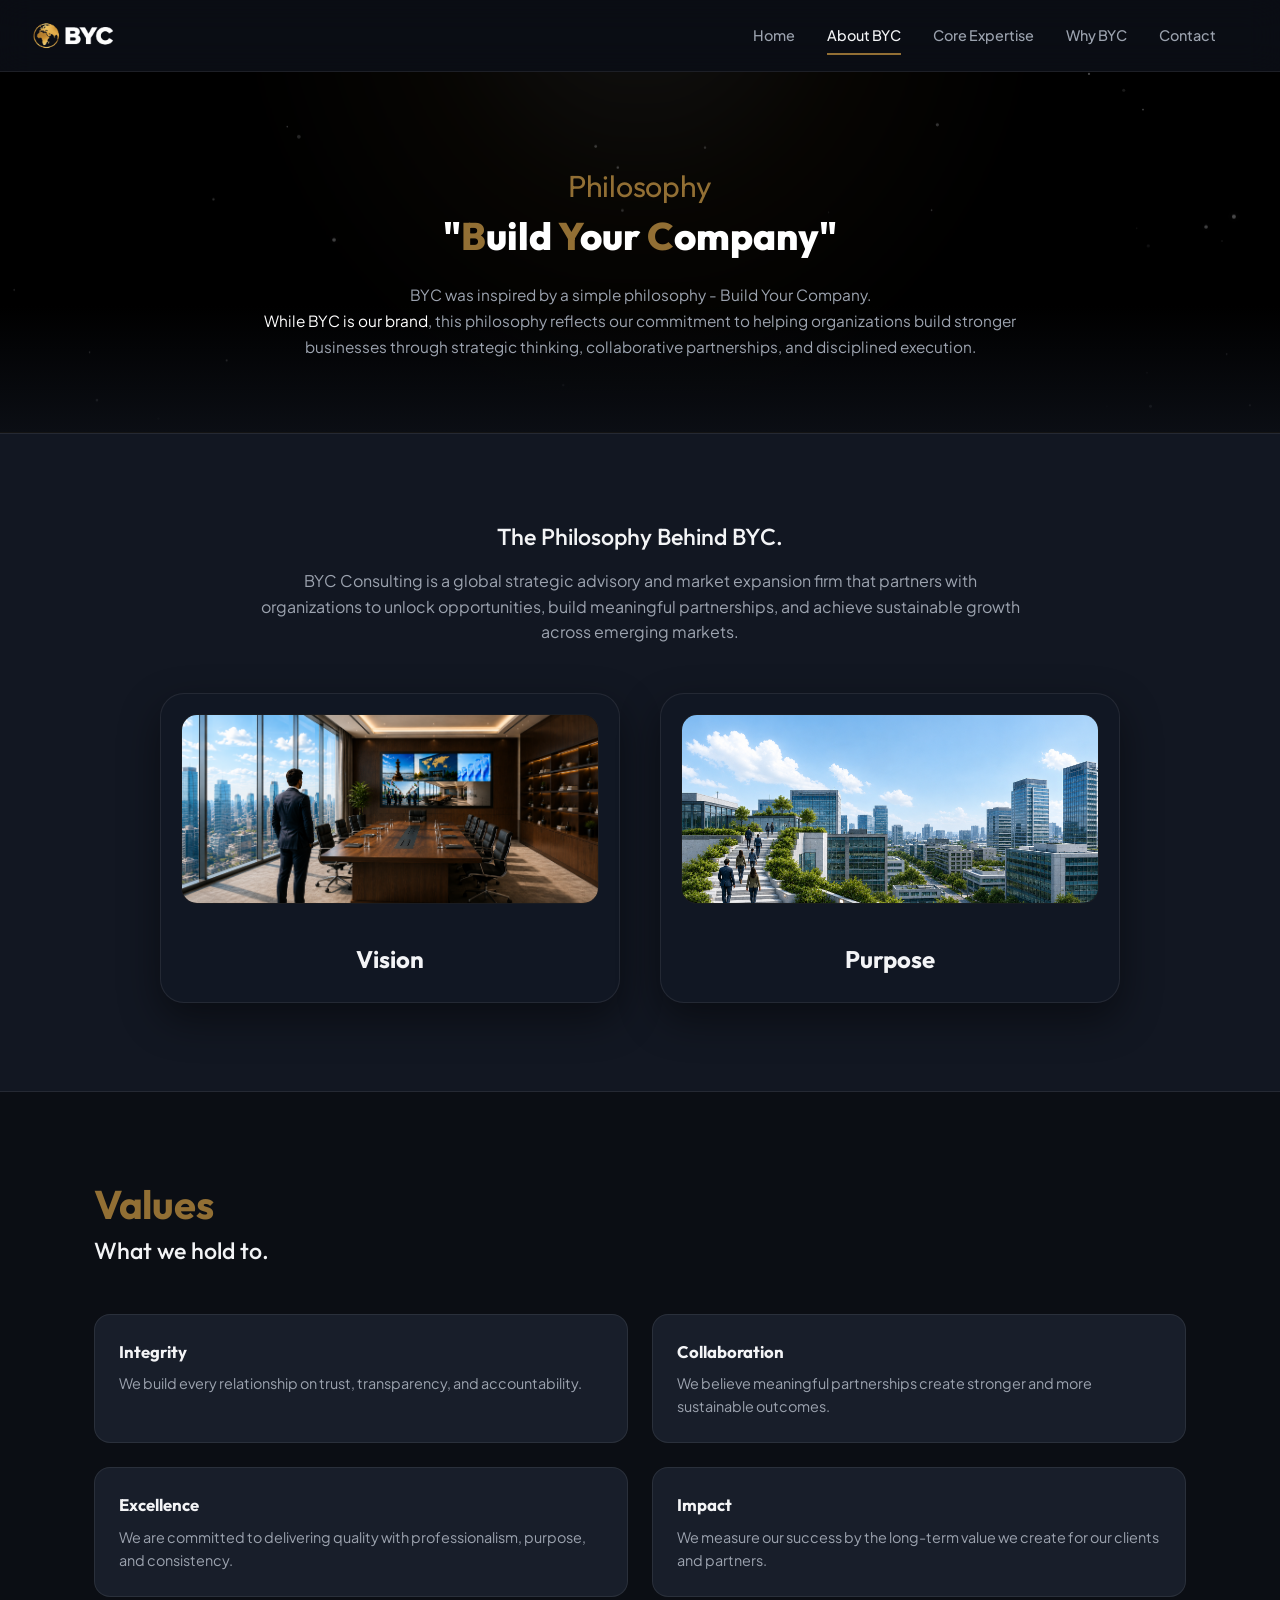
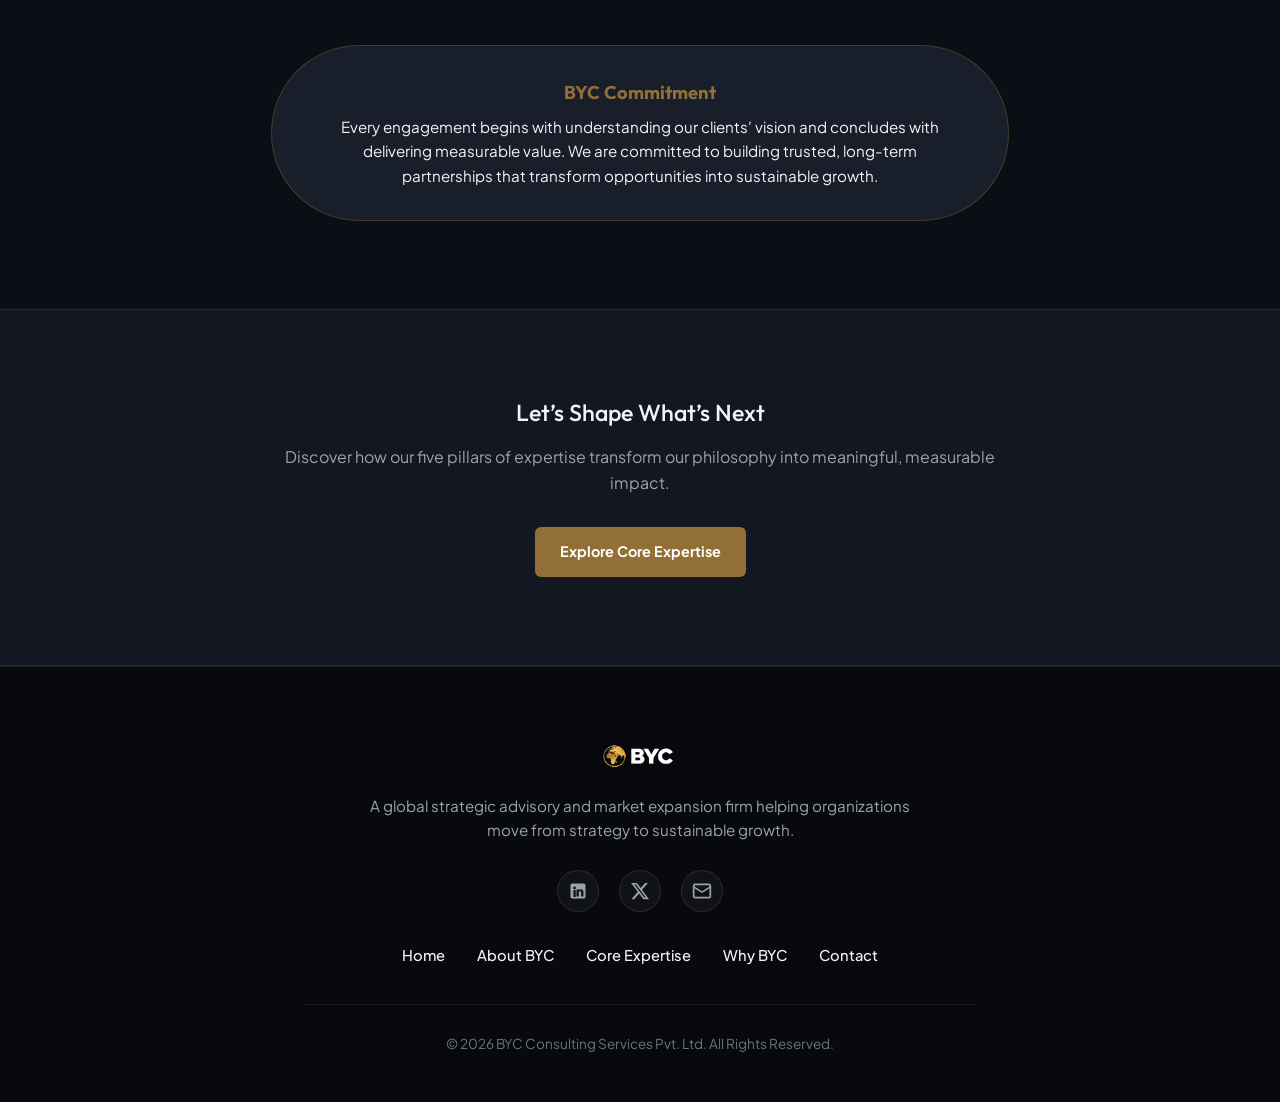
==== about.html @ bfdbdd28 "Initial BYC website upload" ====
<!DOCTYPE html>
<html lang="en">
<head>
  <meta charset="UTF-8">
  <meta name="viewport" content="width=device-width, initial-scale=1.0">
  <title>About BYC | Global Strategic Advisory</title>
  <meta name="description" content="Learn about BYC Consulting, our philosophy, purpose, vision, and core values.">
  <link rel="preconnect" href="https://fonts.googleapis.com">
  <link rel="preconnect" href="https://fonts.gstatic.com" crossorigin>
  <link href="https://fonts.googleapis.com/css2?family=Instrument+Serif:ital@0;1&family=Inter:wght@300;400;500;600;700&family=Outfit:wght@400;500;600;700&family=Playfair+Display:ital,wght@0,400;0,600;0,700;1,400&family=Plus+Jakarta+Sans:wght@400;500;600;700&display=swap" rel="stylesheet">
  <link rel="stylesheet" href="style.css">
</head>
<body>

  <!-- Navigation -->
  <header class="header" id="header">
    <div class="container nav-container">
      <a href="index.html" class="logo">
        <img src="assets/images/bycccc (1).png" alt="BYC Consulting" class="logo-img">
      </a>
      <nav class="nav-menu" id="nav-menu">
        <a href="index.html" class="nav-link">Home</a>
        <a href="about.html" class="nav-link active">About BYC</a>
        <a href="expertise.html" class="nav-link">Core Expertise</a>
        <a href="why-byc.html" class="nav-link">Why BYC</a>
        <a href="contact.html" class="nav-link">Contact</a>
      </nav>
      <div class="nav-actions">
        <!-- <a href="contact.html" class="btn btn-outline btn-sm">Start a Conversation</a>
        <button class="mobile-toggle" id="mobile-toggle" aria-label="Toggle Navigation"> -->
          <span></span>
          <span></span>
          <span></span>
        </button>
      </div>
    </div>
  </header>

  <!-- Hero / Philosophy -->
  <section class="hero-section hero-compact text-center">
    <div class="container">
      <span class="hero-badge reveal">Philosophy</span>
      <h1 class="hero-title reveal">"<span class="byc-gold">B</span>uild <span class="byc-gold">Y</span>our <span class="byc-gold">C</span>ompany"</h1>
      <p class="hero-subtitle reveal" style="margin: 0 auto;">BYC was inspired by a simple philosophy - Build Your Company.<br> <span style="color: #FFFFFF;">While BYC is our brand</span>, this philosophy reflects our commitment to helping organizations build stronger businesses through strategic thinking, collaborative partnerships, and disciplined execution.</p>
    </div>
  </section>

  <!-- The Philosophy Behind BYC (Purpose & Vision 3D Flipping Cards) -->
  <section class="section-padding bg-subtle pv-section">
    <div class="container">
      <div class="section-header reveal text-center">
        <h2 class="section-title">The Philosophy Behind BYC.</h2>
        <p class="section-intro" style="margin: 0 auto; max-width: 760px;">BYC Consulting is a global strategic advisory and market expansion firm that partners with organizations to unlock opportunities, build meaningful partnerships, and achieve sustainable growth across emerging markets.</p>
      </div>

      <!-- 3D Flipping Cards Container Grid -->
      <div class="pv-flip-grid reveal mt-xl">
        
        <!-- Vision Card Container -->
        <div class="flip-card-container">
          <div class="flip-card-inner">

            <!-- Front Face (Simple Icon & Title) -->
            <div class="flip-card-front">
              <div class="flip-card-top">
                <img src="assets/images/vision.png" alt="Vision" loading="lazy">
              </div>

              <div class="flip-card-front-body">
                <h3 class="flip-card-title">Vision</h3>
              </div>
            </div>

            <!-- Back Face (Info Paragraph & CTA Button) -->
            <div class="flip-card-back">
              <div class="flip-back-content">
                <p class="flip-back-text">To become a trusted global strategic advisory and market expansion partner, enabling organizations to grow across borders, build meaningful partnerships, and create lasting economic and social impact.</p>
                <!-- <a href="contact.html" class="btn btn-primary btn-sm">Start a Conversation</a> -->
              </div>
            </div>

          </div>
        </div>

        <!-- Purpose Card Container -->
        <div class="flip-card-container">
          <div class="flip-card-inner">

            <!-- Front Face (Simple Icon & Title) -->
            <div class="flip-card-front">
              <div class="flip-card-top">
                <img src="assets/images/purpoose.png" alt="Purpose" loading="lazy">
              </div>

              <div class="flip-card-front-body">
                <h3 class="flip-card-title">Purpose</h3>
              </div>
            </div>

            <!-- Back Face (Info Paragraph & CTA Button) -->
            <div class="flip-card-back">
              <div class="flip-back-content">
                <p class="flip-back-text">We exist to help organizations navigate complexity, unlock opportunities, and transform ambition into sustainable growth through practical, outcome-driven solutions.</p>
                <!-- <a href="expertise.html" class="btn btn-primary btn-sm">Explore Core Expertise</a> -->
              </div>
            </div>

          </div>
        </div>

      </div>

    </div>
  </section>


  <!-- Values -->
  <section class="section-padding">
    <div class="container">
      <div class="section-header reveal">
        <span class="section-subtitle">Values</span>
        <h2 class="section-title">What we hold to.</h2>
      </div>

      <div class="values-grid">
        <div class="value-item reveal">
          <div class="value-body">
            <h3>Integrity</h3>
            <p>We build every relationship on trust, transparency, and accountability.</p>
          </div>
        </div>
        <div class="value-item reveal">
          <div class="value-body">
            <h3>Collaboration</h3>
            <p>We believe meaningful partnerships create stronger and more sustainable outcomes.</p>
          </div>
        </div>
        <div class="value-item reveal">
          <div class="value-body">
            <h3>Excellence</h3>
            <p>We are committed to delivering quality with professionalism, purpose, and consistency.</p>
          </div>
        </div>
        <div class="value-item reveal">
          <div class="value-body">
            <h3>Impact</h3>
            <p>We measure our success by the long-term value we create for our clients and partners.</p>
          </div>
        </div>
      </div>

      <div class="commitment-box mt-xl reveal">
        <h3>BYC Commitment</h3>
        <p>Every engagement begins with understanding our clients' vision and concludes with delivering measurable value. We are committed to building trusted, long-term partnerships that transform opportunities into sustainable growth.</p>
      </div>
    </div>
  </section>

  <!-- Closing -->
  <section class="section-padding bg-subtle text-center">
    <div class="container reveal">
      <h2 class="section-title">Let&rsquo;s Shape What&rsquo;s Next</h2>
      <p class="section-intro mb-lg" style="margin-left: auto; margin-right: auto;">Discover how our five pillars of expertise transform our philosophy into meaningful, measurable impact.</p>
      <a href="expertise.html" class="btn btn-primary">Explore Core Expertise</a>
    </div>
  </section>

  <!-- FOOTER (Simple & Minimal Centered Style) -->
  <footer class="site-footer">
    <div class="container footer-minimal">
      <a href="index.html" class="footer-logo">
        <img src="assets/images/bycccc (1).png" alt="BYC Consulting" class="footer-logo-img">
      </a>
      <p class="footer-minimal-desc">A global strategic advisory and market expansion firm helping organizations move from strategy to sustainable growth.</p>
      
      <div class="footer-social-row">
        <a href="https://www.linkedin.com/company/bycconsultingpvtltd" target="_blank" rel="noopener noreferrer" class="social-icon-btn" aria-label="LinkedIn">
          <svg width="20" height="20" viewBox="0 0 24 24" fill="currentColor"><path d="M19 3a2 2 0 0 1 2 2v14a2 2 0 0 1-2 2H5a2 2 0 0 1-2-2V5a2 2 0 0 1 2-2h14m-.5 15.5v-5.3a3.26 3.26 0 0 0-3.26-3.26c-.85 0-1.84.52-2.28 1.3v-1.11h-2.79v8.37h2.79v-4.93c0-.77.62-1.4 1.39-1.4a1.4 1.4 0 0 1 1.4 1.4v4.93h2.75M6.46 10.9v8.37H9.25V10.9H6.46M7.86 6.74a1.62 1.62 0 1 0 0 3.24 1.62 1.62 0 0 0 0-3.24z"/></svg>
        </a>
        <a href="https://x.com/bycconsulting" target="_blank" rel="noopener noreferrer" class="social-icon-btn" aria-label="X (Twitter)">
          <svg width="20" height="20" viewBox="0 0 24 24" fill="currentColor"><path d="M18.244 2.25h3.308l-7.227 8.26 8.502 11.24H16.17l-5.214-6.817L4.99 21.75H1.68l7.73-8.835L1.254 2.25H8.08l4.713 6.231zm-1.161 17.52h1.833L7.084 4.126H5.117z"/></svg>
        </a>
        <a href="mailto:info@bycconsulting.in" class="social-icon-btn" aria-label="Email">
          <svg width="20" height="20" viewBox="0 0 24 24" fill="none" stroke="currentColor" stroke-width="2" stroke-linecap="round" stroke-linejoin="round"><rect x="2" y="4" width="20" height="16" rx="2"/><path d="m22 7-8.97 5.7a1.94 1.94 0 0 1-2.06 0L2 7"/></svg>
        </a>
      </div>

      <nav class="footer-nav-row">
        <a href="index.html">Home</a>
        <a href="about.html">About BYC</a>
        <a href="expertise.html">Core Expertise</a>
        <a href="why-byc.html">Why BYC</a>
        <a href="contact.html">Contact</a>
      </nav>

      <div class="footer-minimal-bottom">
        <p class="copyright">© 2026 BYC Consulting Services Pvt. Ltd. All Rights Reserved.</p>
      </div>
    </div>
  </footer>

  <script src="script.js"></script>
</body>
</html>
---- style.css ----
/* CSS Design System - Dark Premium Corporate Style */
:root {
  --bg-main: #0B0E14;
  --bg-subtle: #121722;
  --bg-card: #181E2A;
  --bg-input: #0F131C;
  --border-color: rgba(255, 255, 255, 0.08);
  --border-focus: #926F34;
  
  --text-primary: #F3F4F6;
  --text-secondary: #9CA3AF;
  --text-muted: #6B7280;
  
  --accent: #926F34;
  --accent-primary: #926F34; /* Elegant Deep Bronze Gold */
  --accent-hover: #B38A45;
  --accent-subtle: rgba(146, 111, 52, 0.15);
  
  --font-heading: 'Outfit', 'Plus Jakarta Sans', -apple-system, BlinkMacSystemFont, sans-serif;
  --font-body: 'Plus Jakarta Sans', 'Inter', -apple-system, BlinkMacSystemFont, sans-serif;
  
  --radius-sm: 6px;
  --radius-md: 16px;
  --radius-lg: 24px;
  
  --transition: all 0.4s cubic-bezier(0.16, 1, 0.3, 1);
  --nav-height: 72px;
  --container-max: 1140px;
}

/* Reset & Global Base */
*, *::before, *::after {
  box-sizing: border-box;
  margin: 0;
  padding: 0;
}

html {
  scroll-behavior: smooth;
  font-size: 16px;
}

body {
  background-color: var(--bg-main);
  color: var(--text-primary);
  font-family: var(--font-body);
  line-height: 1.6;
  -webkit-font-smoothing: antialiased;
  -moz-osx-font-smoothing: grayscale;
  overflow-x: hidden;
}

a {
  color: inherit;
  text-decoration: none;
  transition: var(--transition);
}

ul {
  list-style: none;
}

/* Container */
.container {
  max-width: var(--container-max);
  margin: 0 auto;
  padding: 0 1.5rem;
}

.overflow-hidden {
  overflow: hidden;
}

/* Layout Utilities */
.section-padding {
  padding: 5.5rem 0;
}

.bg-subtle {
  background-color: var(--bg-subtle);
  border-top: 1px solid var(--border-color);
  border-bottom: 1px solid var(--border-color);
}

.text-center { text-align: center; }
.mt-xs { margin-top: 0.5rem; }
.mt-md { margin-top: 1.5rem; }
.mt-lg { margin-top: 2rem; }
.mt-xl { margin-top: 3rem; }

.mb-xs { margin-bottom: 0.5rem; }
.mb-md { margin-bottom: 1.5rem; }
.mb-lg { margin-bottom: 2rem; }

.grid {
  display: grid;
  gap: 1.5rem;
}

.grid-2 { grid-template-columns: repeat(2, 1fr); }
.grid-3 { grid-template-columns: repeat(3, 1fr); }
.gap-md { gap: 1.5rem; }
.gap-lg { gap: 2rem; }
.gap-xl { gap: 3rem; }
.align-start { align-items: start; }

@media (max-width: 900px) {
  .grid-2, .grid-3 {
    grid-template-columns: 1fr;
  }
}

/* Navigation Header */
.header {
  position: fixed;
  top: 0;
  left: 0;
  right: 0;
  z-index: 1000;
  background-color: rgba(11, 14, 20, 0.85);
  backdrop-filter: blur(16px);
  -webkit-backdrop-filter: blur(16px);
  border-bottom: 1px solid var(--border-color);
  height: var(--nav-height);
  display: flex;
  align-items: center;
  padding: 0 2rem;
}

.nav-container {
  display: flex;
  align-items: center;
  justify-content: space-between;
  width: 100%;
  max-width: 100%;
  padding: 0;
}

.logo {
  display: flex;
  align-items: center;
  gap: 0.5rem;
  font-family: var(--font-heading);
  font-weight: 700;
  font-size: 1.1rem;
  letter-spacing: 1px;
}

.logo-img {
  height: 40px;
  width: auto;
  object-fit: contain;
  display: block;
}

.logo-mark {
  color: var(--accent-primary);
  border: 1px solid var(--accent-primary);
  padding: 0.1rem 0.4rem;
  border-radius: var(--radius-sm);
  font-size: 0.95rem;
}

.logo-text {
  color: var(--text-primary);
}

.nav-menu {
  display: flex;
  gap: 2rem;
  margin-left: auto;
}

.nav-link {
  color: var(--text-secondary);
  font-size: 0.9rem;
  font-weight: 500;
  position: relative;
  padding: 0.5rem 0;
}

.nav-link:hover, .nav-link.active {
  color: var(--text-primary);
}

.nav-link.active::after {
  content: '';
  position: absolute;
  bottom: 0;
  left: 0;
  right: 0;
  height: 2px;
  background-color: var(--accent-primary);
}

.nav-actions {
  display: flex;
  align-items: center;
  gap: 1rem;
}

.mobile-toggle {
  display: none;
  background: none;
  border: none;
  cursor: pointer;
  padding: 0.5rem;
  flex-direction: column;
  gap: 4px;
}

.mobile-toggle span {
  display: block;
  width: 20px;
  height: 2px;
  background-color: var(--text-primary);
  transition: var(--transition);
}

@media (max-width: 850px) {
  .nav-menu {
    position: fixed;
    top: var(--nav-height);
    left: 0;
    right: 0;
    transform: translateY(-150%);
    background-color: var(--bg-subtle);
    border-bottom: 1px solid var(--border-color);
    flex-direction: column;
    padding: 1.5rem;
    gap: 1rem;
    opacity: 0;
    transition: var(--transition);
    pointer-events: none;
  }

  .nav-menu.active {
    transform: translateY(0);
    opacity: 1;
    pointer-events: all;
  }

  .mobile-toggle {
    display: flex;
  }
  
  .nav-actions .btn {
    display: none;
  }
}

/* ==========================================================================
   SPLIT HERO SECTION
   ========================================================================== */
.hero {
  position: relative;
  height: calc(100vh - var(--nav-height, 72px));
  min-height: 600px;
  margin-top: var(--nav-height, 72px);
  display: flex;
  align-items: center;
  overflow: hidden;
  background: #000;
}

/* Video sits on the RIGHT half */
.hero-video {
  position: absolute;
  top: 0;
  right: 0;
  width: 55%;
  height: 100%;
  object-fit: cover;
  object-position: center;
  z-index: 0;
  border-radius: 0;
  transform: none;
}

/* Left gradient fade for smooth readability */
.hero-left-fade {
  position: absolute;
  top: 0;
  left: 0;
  width: 55%;
  height: 100%;
  background: linear-gradient(to right, #000 40%, rgba(0, 0, 0, 0.7) 70%, transparent 100%);
  z-index: 1;
  pointer-events: none;
}

/* Enhanced gradient fade for better readability */
.hero-video-fade {
  display: none;
}

/* Dark bottom fade for readability */
.hero-bottom-fade {
  position: absolute;
  bottom: 0;
  left: 0;
  right: 0;
  height: 30%;
  background: linear-gradient(to top, var(--bg-main, #0B0E14), transparent);
  z-index: 2;
  pointer-events: none;
}

/* Content sits on the LEFT */
.hero-content {
  position: relative;
  z-index: 3;
  max-width: 800px;
  padding: 0 4rem;
}

.hero h1 {
  font-size: clamp(2rem, 3vw, 3rem);
  font-weight: 800;
  margin-bottom: 1.2rem;
  line-height: 1.15;
  letter-spacing: -0.5px;
  color: var(--text-primary);
}

.hero h1 em {
  font-style: normal;
  color: var(--text-primary);
}

.hero p {
  color: var(--text-secondary);
  font-size: clamp(0.8rem, 1vw, 0.9rem);
  margin-bottom: 2rem;
  max-width: 700px;
  line-height: 1.7;
}

.hero-explore-btn {
  display: inline-flex;
  align-items: center;
  gap: 0.6rem;
  border: 1px solid rgba(255, 255, 255, 0.4);
  color: #fff;
  padding: 0.8rem 1.8rem;
  border-radius: 4px;
  font-size: 0.85rem;
  font-weight: 600;
  letter-spacing: 1px;
  text-transform: uppercase;
  text-decoration: none;
  transition: all 0.3s ease;
}

.hero-explore-btn:hover {
  background: rgba(255, 255, 255, 0.1);
  border-color: var(--accent);
  color: var(--accent);
}

@media (max-width: 768px) {
  .hero {
    height: auto;
    min-height: calc(100vh - 65px);
    padding: 4rem 0;
  }
  .hero-video {
    width: 100%;
    opacity: 0.4;
  }
  .hero-left-fade {
    width: 100%;
    background: linear-gradient(to right, #000 60%, transparent 100%);
  }
  .hero-content {
    padding: 0 1.5rem;
  }
}

/* Unified Single Card Styling for Who We Are */
.unified-who-card {
  padding: 2.5rem;
  border-left: 3px solid var(--accent-primary);
}

.unified-card-content .lead-text {
  font-size: 1.1rem;
  line-height: 1.7;
  color: var(--text-primary);
}

.unified-grid {
  display: grid;
  grid-template-columns: repeat(2, 1fr);
  gap: 2rem;
  padding-top: 1.5rem;
  border-top: 1px solid var(--border-color);
}

@media (max-width: 768px) {
  .unified-grid {
    grid-template-columns: 1fr;
    gap: 1.5rem;
  }
}

.unified-sub-block h3 {
  font-family: var(--font-heading);
  font-size: 1.15rem;
  margin-bottom: 0.5rem;
  color: var(--accent-primary);
}

.unified-sub-block p {
  color: var(--text-secondary);
  font-size: 0.95rem;
  line-height: 1.6;
}

/* ==========================================================================
   3D COVERFLOW FRAMEWORK CAROUSEL LOOK
   ========================================================================== */
.coverflow-container {
  position: relative;
  width: 100%;
  padding: 3rem 0 2rem;
  perspective: 1200px;
}

.coverflow-stage {
  position: relative;
  height: 480px;
  width: 100%;
  max-width: 1000px;
  margin: 0 auto;
  display: flex;
  justify-content: center;
  align-items: center;
}

.coverflow-card {
  position: absolute;
  width: 320px;
  height: 440px;
  border-radius: 20px;
  overflow: hidden;
  box-shadow: 0 20px 40px rgba(0, 0, 0, 0.6);
  cursor: pointer;
  transition: transform 0.6s cubic-bezier(0.16, 1, 0.3, 1), opacity 0.6s cubic-bezier(0.16, 1, 0.3, 1), filter 0.6s ease, z-index 0.6s ease;
  will-change: transform, opacity;
  border: 1px solid rgba(255, 255, 255, 0.1);
}

.coverflow-img {
  position: absolute;
  top: 0;
  left: 0;
  right: 0;
  bottom: 0;
  background-size: cover;
  background-position: center;
  transition: transform 0.6s ease, filter 0.6s ease;
  filter: brightness(1.15);
}

.coverflow-overlay {
  position: absolute;
  top: 0;
  left: 0;
  right: 0;
  bottom: 0;
  background: linear-gradient(180deg, rgba(11, 14, 20, 0.9) 0%, rgba(11, 14, 20, 0.35) 45%, rgba(11, 14, 20, 0.1) 100%);
}

.coverflow-content {
  position: relative;
  z-index: 3;
  padding: 2rem 2rem 2rem 2rem;
  height: 100%;
  display: flex;
  flex-direction: column;
  justify-content: flex-start;
  text-align: left;
}

.coverflow-num {
  font-family: var(--font-heading);
  font-size: 0.85rem;
  font-weight: 700;
  letter-spacing: 0.5px;
  color: var(--accent-primary);
  margin-bottom: 0.5rem;
}

.coverflow-content h3 {
  font-family: var(--font-heading);
  font-size: 1.5rem;
  margin-bottom: 0.5rem;
  color: #FFF;
}

.coverflow-content p {
  color: var(--text-secondary);
  font-size: 0.95rem;
  line-height: 1.5;
}

/* Number Badge - curved corner tag, bottom-right of each framework card */
.coverflow-num-badge {
  position: absolute;
  right: 0;
  bottom: 0;
  z-index: 6;
  width: 54px;
  height: 54px;
  background: var(--accent-primary);
  border-radius: 100% 0 0 0;
  display: flex;
  align-items: flex-end;
  justify-content: flex-end;
  padding: 0 10px 9px 0;
  font-family: var(--font-heading);
  font-size: 0.85rem;
  font-weight: 700;
  letter-spacing: 0.5px;
  color: #FFFFFF;
  box-shadow: -4px -4px 14px rgba(0, 0, 0, 0.3);
  pointer-events: none;
  opacity: 0;
  transform: scale(0.6);
  transition: opacity 0.5s cubic-bezier(0.16, 1, 0.3, 1), transform 0.5s cubic-bezier(0.16, 1, 0.3, 1);
}

/* Only the centered/active card shows its number badge */
.coverflow-card.active .coverflow-num-badge {
  opacity: 1;
  transform: scale(1);
}

/* 3D Coverflow State Positioning */
.coverflow-card.active {
  transform: translateX(0) scale(1.05) translateZ(0);
  z-index: 10;
  opacity: 1;
  filter: brightness(1) blur(0px);
  border-color: rgba(146, 111, 52, 0.8);
  box-shadow: 0 25px 50px rgba(0, 0, 0, 0.8), 0 0 30px rgba(146, 111, 52, 0.3);
}

.coverflow-card.prev-1 {
  transform: translateX(-240px) scale(0.85) rotateY(15deg);
  z-index: 5;
  opacity: 0.85;
  filter: brightness(0.7) blur(0px);
}

.coverflow-card.next-1 {
  transform: translateX(240px) scale(0.85) rotateY(-15deg);
  z-index: 5;
  opacity: 0.85;
  filter: brightness(0.7) blur(0px);
}

.coverflow-card.prev-2 {
  transform: translateX(-400px) scale(0.7) rotateY(25deg);
  z-index: 2;
  opacity: 0.4;
  filter: brightness(0.4) blur(1px);
}

.coverflow-card.next-2 {
  transform: translateX(400px) scale(0.7) rotateY(-25deg);
  z-index: 2;
  opacity: 0.4;
  filter: brightness(0.4) blur(1px);
}

.coverflow-card.hidden-left {
  transform: translateX(-550px) scale(0.5);
  z-index: 1;
  opacity: 0;
  pointer-events: none;
}

.coverflow-card.hidden-right {
  transform: translateX(550px) scale(0.5);
  z-index: 1;
  opacity: 0;
  pointer-events: none;
}

/* Coverflow Controls */
.coverflow-controls {
  display: flex;
  align-items: center;
  justify-content: center;
  gap: 1.5rem;
  margin-top: 1.5rem;
}

.coverflow-arrow {
  background: var(--bg-card);
  border: 1px solid var(--border-color);
  color: var(--text-primary);
  width: 44px;
  height: 44px;
  border-radius: 50%;
  display: flex;
  align-items: center;
  justify-content: center;
  cursor: pointer;
  font-size: 1.2rem;
  transition: var(--transition);
}

.coverflow-arrow:hover {
  border-color: var(--accent-primary);
  color: var(--accent-primary);
  background: var(--accent-subtle);
}

.coverflow-dots {
  display: flex;
  gap: 0.5rem;
}

.coverflow-dot {
  width: 8px;
  height: 8px;
  border-radius: 50%;
  background: var(--text-muted);
  cursor: pointer;
  transition: var(--transition);
}

.coverflow-dot.active {
  background: var(--accent-primary);
  width: 24px;
  border-radius: 4px;
}

@media (max-width: 768px) {
  .coverflow-stage {
    height: 400px;
  }
  .coverflow-card {
    width: 260px;
    height: 360px;
  }
  .coverflow-card.prev-1 {
    transform: translateX(-140px) scale(0.85);
  }
  .coverflow-card.next-1 {
    transform: translateX(140px) scale(0.85);
  }
  .coverflow-card.prev-2, .coverflow-card.next-2 {
    opacity: 0;
    pointer-events: none;
  }
  .coverflow-num-badge {
    width: 42px;
    height: 42px;
    padding: 0 7px 6px 0;
    font-size: 0.72rem;
  }
  .coverflow-content {
    padding: 1.75rem 1.75rem 3rem 1.75rem;
  }
}

/* ==========================================================================
   COVERFLOW - TEXT-ONLY CARD VARIANT (no photo, badge + title + line)
   Scoped to .text-mode so the image-based homepage coverflow is untouched
   ========================================================================== */
.coverflow-container.text-mode .coverflow-stage {
  height: 230px;
}

.coverflow-container.text-mode .coverflow-card.text-card {
  width: 200px;
  height: 190px;
  background: var(--bg-card);
  display: flex;
  align-items: center;
  border-radius: 14px;
}

.coverflow-container.text-mode .coverflow-card.text-card .coverflow-content {
  justify-content: center;
  padding: 1.1rem;
  height: auto;
}

.coverflow-badge {
  display: inline-flex;
  align-items: center;
  width: fit-content;
  background: rgba(255, 255, 255, 0.08);
  color: var(--text-secondary);
  font-family: var(--font-heading);
  font-size: 0.6rem;
  font-weight: 700;
  letter-spacing: 0.5px;
  text-transform: uppercase;
  padding: 0.22rem 0.55rem;
  border-radius: 50px;
  margin-bottom: 0.5rem;
}

.coverflow-container.text-mode .coverflow-card.active .coverflow-badge {
  background: var(--accent-subtle);
  color: var(--accent-primary);
}

.coverflow-container.text-mode .coverflow-content h3 {
  font-size: 0.85rem;
  line-height: 1.25;
  margin-bottom: 0.4rem;
}

.coverflow-container.text-mode .coverflow-content p {
  font-size: 0.7rem;
  line-height: 1.45;
}

.coverflow-container.text-mode .coverflow-card.prev-1 { transform: translateX(-150px) scale(0.85) rotateY(15deg); }
.coverflow-container.text-mode .coverflow-card.next-1 { transform: translateX(150px) scale(0.85) rotateY(-15deg); }
.coverflow-container.text-mode .coverflow-card.prev-2 { transform: translateX(-250px) scale(0.7) rotateY(25deg); }
.coverflow-container.text-mode .coverflow-card.next-2 { transform: translateX(250px) scale(0.7) rotateY(-25deg); }
.coverflow-container.text-mode .coverflow-card.hidden-left { transform: translateX(-340px) scale(0.5); }
.coverflow-container.text-mode .coverflow-card.hidden-right { transform: translateX(340px) scale(0.5); }

.coverflow-counter {
  font-family: var(--font-heading);
  font-size: 0.8rem;
  font-weight: 600;
  color: var(--text-muted);
  letter-spacing: 0.5px;
  min-width: 62px;
  text-align: center;
}

@media (max-width: 768px) {
  .coverflow-container.text-mode .coverflow-stage {
    height: 210px;
  }
  .coverflow-container.text-mode .coverflow-card.text-card {
    width: 175px;
    height: 175px;
  }
  .coverflow-container.text-mode .coverflow-card.prev-1 { transform: translateX(-105px) scale(0.85); }
  .coverflow-container.text-mode .coverflow-card.next-1 { transform: translateX(105px) scale(0.85); }
}

/* ==========================================================================
   INFINITE HORIZONTAL SCROLLER FOR CORE EXPERTISE (NO IMAGES, LUXURY DARK DESIGN)
   ========================================================================== */
.scroller-mask {
  position: relative;
  width: 100%;
  overflow: hidden;
  padding: 1.5rem 0;
  mask-image: linear-gradient(to right, transparent 0%, black 10%, black 90%, transparent 100%);
  -webkit-mask-image: linear-gradient(to right, transparent 0%, black 10%, black 90%, transparent 100%);
}

.scroller-row {
  display: flex;
  width: max-content;
}

.scroller-track {
  display: flex;
  gap: 2rem;
  flex-shrink: 0;
  padding: 0 1rem;
}

.animate-scroll-left {
  animation: scroll-horizontal var(--scroll-duration, 50s) linear infinite;
}

.animate-scroll-right {
  animation: scroll-horizontal-reverse var(--scroll-duration, 50s) linear infinite;
}

.scroller-mask:hover .scroller-row {
  animation-play-state: paused;
}

@keyframes scroll-horizontal {
  0% { transform: translateX(0); }
  100% { transform: translateX(-50%); }
}

@keyframes scroll-horizontal-reverse {
  0% { transform: translateX(-50%); }
  100% { transform: translateX(0); }
}

.scroller-card {
  width: 360px;
  flex-shrink: 0;
  padding: 2.2rem;
  background: rgba(24, 30, 42, 0.75);
  backdrop-filter: blur(16px);
  -webkit-backdrop-filter: blur(16px);
  border: 1px solid var(--border-color);
  border-radius: var(--radius-md);
  display: flex;
  flex-direction: column;
  justify-content: space-between;
  transition: border-color 0.3s ease, box-shadow 0.3s ease;
}

.scroller-card:hover {
  border-color: var(--accent-primary);
  box-shadow: 0 12px 30px rgba(0, 0, 0, 0.5), 0 0 25px rgba(146, 111, 52, 0.2);
}

.scroller-card-num {
  font-family: var(--font-heading);
  font-size: 1rem;
  font-weight: 700;
  color: var(--accent-primary);
  margin-bottom: 0.75rem;
  display: block;
}

.scroller-card-title {
  font-family: var(--font-heading);
  font-size: 1.3rem;
  color: var(--text-primary);
  margin-bottom: 0.5rem;
}

.scroller-card-desc {
  color: var(--text-secondary);
  font-size: 0.95rem;
  line-height: 1.6;
}

@media (max-width: 600px) {
  .scroller-card {
    width: 280px;
    padding: 1.5rem;
  }
}

/* Typography & Section Headers - TITLE CASE */
.hero-badge, .section-subtitle {
  display: block;
  font-family: var(--font-heading);
  font-size: clamp(1.8rem, 3.5vw, 2.5rem);
  text-transform: none;
  letter-spacing: -0.3px;
  color: var(--accent-primary);
  margin-bottom: 0.5rem;
  line-height: 1.2;
}

.section-subtitle {
  font-weight: 700;
}

.hero-badge {
  font-weight: 400;
  font-size: 1.9rem;
}

.hero-title, .section-title {
  font-family: var(--font-heading);
  font-weight: 600;
  color: var(--text-primary);
  line-height: 1.3;
}

.section-title {
  font-size: clamp(1.15rem, 2vw, 1.45rem);
  color: var(--text-primary);
  margin-bottom: 1rem;
  font-weight: 500;
}

.hero-subtitle, .section-intro {
  color: var(--text-secondary);
  font-size: 1rem;
  max-width: 720px;
  line-height: 1.6;
}

.five-highlight {
  display: inline-block;
  margin: 0 0.35em;
}

.section-header {
  margin-bottom: 3rem;
}

/* Compact Heroes */
.hero-section {
  position: relative;
  padding: 6rem 0;
  border-bottom: 1px solid var(--border-color);
  overflow: hidden;
}

.hero-compact {
  padding: 6rem 0 4.5rem;
  position: relative;
  background-color: #000000;
  background-image: linear-gradient(to bottom, rgba(0, 0, 0, 0.45), rgba(0, 0, 0, 0.85)), url('assets/images/hero-spotlight-g.jpg');
  background-size: cover;
  background-position: center bottom;
  background-repeat: no-repeat;
  text-align: center;
  margin-top: var(--nav-height, 72px);
  border-bottom: 1px solid var(--border-color);
  overflow: hidden;
  animation: heroBgPulse 16s ease-in-out infinite alternate;
}

/* Subtle Animated Ambient Light Beams */
.hero-compact::before {
  content: '';
  position: absolute;
  top: -30%;
  left: 20%;
  width: 60%;
  height: 120%;
  background: radial-gradient(ellipse at top, rgba(255, 255, 255, 0.08) 0%, rgba(184, 140, 66, 0.04) 40%, transparent 75%);
  pointer-events: none;
  z-index: 1;
  animation: beamFloat 14s ease-in-out infinite alternate;
  filter: blur(20px);
}

.hero-compact::after {
  content: '';
  position: absolute;
  bottom: 0;
  left: 0;
  right: 0;
  height: 35%;
  background: linear-gradient(to top, var(--bg-main, #0B0E14), transparent);
  pointer-events: none;
  z-index: 1;
}

.hero-compact-canvas {
  position: absolute;
  inset: 0;
  width: 100%;
  height: 100%;
  pointer-events: none;
  z-index: 1;
  opacity: 0.75;
}

@keyframes heroBgPulse {
  0% {
    filter: brightness(0.9) contrast(1.02);
  }
  50% {
    filter: brightness(1.08) contrast(1.08);
  }
  100% {
    filter: brightness(0.92) contrast(1.03);
  }
}

@keyframes beamFloat {
  0% {
    transform: translateY(-5%) scale(0.95);
    opacity: 0.4;
  }
  50% {
    transform: translateY(5%) scale(1.08);
    opacity: 0.8;
  }
  100% {
    transform: translateY(-2%) scale(0.98);
    opacity: 0.5;
  }
}

.hero-compact .container {
  position: relative;
  z-index: 2;
  display: flex;
  flex-direction: column;
  align-items: center;
  text-align: center;
}

.hero-compact .hero-badge {
  text-align: center;
  margin: 0 auto 0.5rem;
}

.hero-compact .hero-title {
  text-align: center;
  font-size: clamp(2rem, 3vw, 3rem);
  font-weight: 800;
  margin: 0 auto 1.2rem;
  color: #FFFFFF;
}

.hero-compact .hero-subtitle {
  text-align: center;
  margin: 0 auto;
  max-width: 800px;
  color: var(--text-secondary);
  font-size: clamp(0.9rem, 1.2vw, 1.05rem);
  line-height: 1.7;
}

.byc-gold {
  color: var(--accent-primary, #B88C42);
}

/* Scroll Reveal Animations */
.reveal {
  opacity: 0;
  transform: translateY(24px);
  transition: opacity 0.8s cubic-bezier(0.16, 1, 0.3, 1), transform 0.8s cubic-bezier(0.16, 1, 0.3, 1);
}

.reveal.active {
  opacity: 1;
  transform: translateY(0);
}

/* Glassmorphism & Mouse Spotlight Cards */
.glass-card {
  position: relative;
  background: rgba(24, 30, 42, 0.65);
  backdrop-filter: blur(12px);
  -webkit-backdrop-filter: blur(12px);
  border: 1px solid rgba(255, 255, 255, 0.08);
  border-radius: var(--radius-md);
  overflow: hidden;
}

.glass-card .card-glow {
  position: absolute;
  top: 0;
  left: 0;
  width: 100%;
  height: 100%;
  background: radial-gradient(400px circle at var(--mouse-x, 50%) var(--mouse-y, 50%), rgba(146, 111, 52, 0.2), transparent 40%);
  pointer-events: none;
  opacity: 0;
  transition: opacity 0.3s ease;
  z-index: 1;
}

.glass-card:hover .card-glow {
  opacity: 1;
}

/* Interactive Tilt Cards */
.tilt-card {
  transition: transform 0.3s cubic-bezier(0.16, 1, 0.3, 1), border-color 0.3s ease, box-shadow 0.3s ease;
  will-change: transform;
}

.tilt-card:hover {
  transform: translateY(-6px);
  border-color: rgba(146, 111, 52, 0.5);
  box-shadow: 0 16px 35px rgba(0, 0, 0, 0.45);
}

/* Buttons */
.btn {
  display: inline-flex;
  align-items: center;
  justify-content: center;
  padding: 0.75rem 1.5rem;
  font-size: 0.9rem;
  font-weight: 600;
  border-radius: var(--radius-sm);
  cursor: pointer;
  transition: var(--transition);
  border: 1px solid transparent;
}

.btn-sm {
  padding: 0.45rem 1rem;
  font-size: 0.85rem;
}

.btn-primary {
  background-color: var(--accent-primary);
  color: #FFFFFF;
  font-weight: 700;
}

.btn-primary:hover {
  background-color: var(--accent-hover);
  box-shadow: 0 4px 15px rgba(146, 111, 52, 0.4);
}

.btn-secondary {
  background-color: var(--bg-card);
  color: var(--text-primary);
  border: 1px solid var(--border-color);
}

.btn-secondary:hover {
  border-color: var(--accent-primary);
  color: var(--accent-primary);
}

.btn-outline {
  background-color: transparent;
  color: var(--text-primary);
  border: 1px solid var(--border-color);
}

.btn-outline:hover {
  border-color: var(--accent-primary);
  color: var(--accent-primary);
}

.btn-full {
  width: 100%;
}

.btn-link {
  display: inline-block;
  color: var(--accent-primary);
  font-weight: 500;
  font-size: 0.9rem;
}

.btn-link:hover {
  text-decoration: underline;
}

/* Cards */
.card {
  background-color: var(--bg-card);
  border: 1px solid var(--border-color);
  border-radius: var(--radius-md);
  padding: 1.75rem;
}

.card-title {
  font-family: var(--font-heading);
  font-size: 1.15rem;
  margin-bottom: 0.75rem;
  color: var(--text-primary);
}

.card-text {
  color: var(--text-secondary);
  font-size: 0.95rem;
  line-height: 1.6;
}

.highlight-card {
  border-left: 3px solid var(--accent-primary);
}

/* Expertise Preview Cards Base */
.expertise-preview-card {
  background-color: var(--bg-card);
  border: 1px solid var(--border-color);
  border-radius: var(--radius-md);
  padding: 1.5rem;
}

.num-badge {
  display: inline-block;
  font-family: var(--font-heading);
  font-size: 0.85rem;
  font-weight: 700;
  color: var(--accent-primary);
  margin-bottom: 0.5rem;
}

.expertise-preview-card h3 {
  font-family: var(--font-heading);
  font-size: 1.1rem;
  margin-bottom: 0.5rem;
}

.expertise-preview-card p {
  color: var(--text-secondary);
  font-size: 0.9rem;
}

/* Values Grid */
.values-grid {
  display: grid;
  grid-template-columns: repeat(2, 1fr);
  gap: 1.5rem;
}

@media (max-width: 768px) {
  .values-grid {
    grid-template-columns: 1fr;
  }
}

.value-item {
  display: flex;
  gap: 1.25rem;
  padding: 1.5rem;
  background-color: var(--bg-card);
  border: 1px solid var(--border-color);
  border-radius: var(--radius-md);
}

.value-num {
  font-family: var(--font-heading);
  font-size: 1.2rem;
  font-weight: 700;
  color: var(--accent-primary);
}

.value-body h3 {
  font-family: var(--font-heading);
  font-size: 1.05rem;
  margin-bottom: 0.4rem;
}

.value-body p {
  color: var(--text-secondary);
  font-size: 0.9rem;
}

/* Commitment Box - centered pill, sized to its content */
.commitment-box {
  background: var(--bg-card);
  border: 1px solid rgba(146, 111, 52, 0.35);
  padding: 2rem 3rem;
  border-radius: 999px;
  width: fit-content;
  max-width: 100%;
  margin-left: auto;
  margin-right: auto;
  text-align: center;
}

.commitment-box h3 {
  font-family: var(--font-heading);
  font-size: 1.15rem;
  margin-bottom: 0.5rem;
  color: var(--accent-primary);
}

.commitment-box p {
  color: var(--text-primary);
  font-size: 0.95rem;
  max-width: 640px;
  margin: 0 auto;
}

@media (max-width: 640px) {
  .commitment-box {
    border-radius: var(--radius-lg);
    padding: 1.75rem;
  }
}

/* Core Expertise Detailed Cards */
.expertise-list {
  display: flex;
  flex-direction: column;
  gap: 2rem;
}

.expertise-detail-card {
  background-color: var(--bg-card);
  border: 1px solid var(--border-color);
  border-radius: var(--radius-lg);
  padding: 2rem;
}

.expertise-header {
  display: flex;
  align-items: flex-start;
  gap: 1rem;
  margin-bottom: 1rem;
}

.expertise-num {
  font-family: var(--font-heading);
  font-size: 1.5rem;
  font-weight: 700;
  color: var(--accent-primary);
  line-height: 1;
}

.expertise-header h2 {
  font-family: var(--font-heading);
  font-size: 1.35rem;
  margin-bottom: 0.25rem;
}

.expertise-tagline {
  color: var(--text-primary);
  font-weight: 500;
  font-size: 0.95rem;
}

.expertise-desc {
  color: var(--text-secondary);
  font-size: 0.95rem;
  margin-bottom: 1.25rem;
  padding-left: 2.5rem;
}

@media (max-width: 600px) {
  .expertise-desc { padding-left: 0; }
}

.feature-bullets {
  padding-left: 2.5rem;
  display: grid;
  grid-template-columns: repeat(auto-fill, minmax(240px, 1fr));
  gap: 0.75rem;
}

@media (max-width: 600px) {
  .feature-bullets { padding-left: 1rem; }
}

.feature-bullets li {
  color: var(--text-secondary);
  font-size: 0.9rem;
  position: relative;
  padding-left: 1.25rem;
}

.feature-bullets li::before {
  content: "—";
  position: absolute;
  left: 0;
  color: var(--accent-primary);
}

/* Journey Box Glass Card UI */
.journey-box {
  max-width: 900px;
  margin: 0 auto;
  padding: 3.5rem 3rem;
  background: rgba(18, 24, 36, 0.65);
  backdrop-filter: blur(16px);
  -webkit-backdrop-filter: blur(16px);
  border: 1px solid rgba(255, 255, 255, 0.1);
  border-radius: var(--radius-lg);
  box-shadow: 0 25px 60px rgba(0, 0, 0, 0.5), 0 0 30px rgba(146, 111, 52, 0.08);
  position: relative;
  overflow: hidden;
}

.journey-box::before {
  content: '';
  position: absolute;
  top: 0;
  left: 50%;
  transform: translateX(-50%);
  width: 40%;
  height: 2px;
  background: linear-gradient(90deg, transparent, var(--accent-primary, #926F34), transparent);
}

.journey-badge {
  display: inline-block;
  font-family: var(--font-heading);
  font-size: 0.72rem;
  font-weight: 700;
  letter-spacing: 2px;
  color: var(--accent-primary, #926F34);
  background: rgba(146, 111, 52, 0.12);
  border: 1px solid rgba(146, 111, 52, 0.25);
  padding: 0.35rem 0.9rem;
  border-radius: 50px;
  margin-bottom: 1.25rem;
}

.journey-title {
  font-family: var(--font-heading);
  font-size: clamp(1.75rem, 3vw, 2.3rem);
  font-weight: 700;
  color: var(--text-primary);
  line-height: 1.25;
  margin-bottom: 1.25rem;
}

.journey-desc {
  color: var(--text-secondary);
  font-size: 1rem;
  line-height: 1.75;
  max-width: 780px;
  margin: 0 auto 2.5rem;
}

.journey-cta-wrapper {
  padding-top: 2rem;
  border-top: 1px solid rgba(255, 255, 255, 0.08);
}

.journey-cta-heading {
  font-family: var(--font-heading);
  font-size: 1.35rem;
  font-weight: 700;
  color: var(--text-primary);
  margin-bottom: 0.35rem;
}

.journey-cta-sub {
  font-size: 0.9rem;
  color: var(--text-muted);
  margin-bottom: 1.5rem;
}

/* Reasons List */
.reasons-list {
  display: flex;
  flex-direction: column;
  gap: 1.25rem;
}

.reason-card {
  display: flex;
  gap: 1.5rem;
  padding: 1.5rem;
  background-color: var(--bg-card);
  border: 1px solid var(--border-color);
  border-radius: var(--radius-md);
}

.reason-num {
  font-family: var(--font-heading);
  font-size: 1.25rem;
  font-weight: 700;
  color: var(--accent-primary);
}

.reason-body h3 {
  font-family: var(--font-heading);
  font-size: 1.1rem;
  margin-bottom: 0.4rem;
}

.reason-body p {
  color: var(--text-secondary);
  font-size: 0.95rem;
}

/* Contact Section Styling */
.info-group {
  margin-bottom: 1.5rem;
}

.info-label {
  display: block;
  font-size: 0.8rem;
  font-weight: 600;
  text-transform: uppercase;
  letter-spacing: 1px;
  color: var(--text-muted);
  margin-bottom: 0.25rem;
}

.info-val {
  font-size: 1rem;
  color: var(--text-primary);
}

a.info-val:hover {
  color: var(--accent-primary);
}

.contact-form-panel {
  background-color: var(--bg-card);
  border: 1px solid var(--border-color);
  border-radius: var(--radius-lg);
  padding: 2rem;
}

.form-required-note {
  font-size: 0.85rem;
  color: var(--text-muted);
}

.form-group {
  margin-bottom: 1.25rem;
}

.form-group label {
  display: block;
  font-size: 0.85rem;
  font-weight: 500;
  margin-bottom: 0.4rem;
  color: var(--text-primary);
}

.form-control {
  width: 100%;
  padding: 0.75rem 1rem;
  background-color: var(--bg-input);
  border: 1px solid var(--border-color);
  border-radius: var(--radius-sm);
  color: var(--text-primary);
  font-family: var(--font-body);
  font-size: 0.9rem;
  transition: var(--transition);
}

.form-control:focus {
  outline: none;
  border-color: var(--accent-primary);
  box-shadow: 0 0 0 2px var(--accent-subtle);
}

select.form-control {
  appearance: none;
  background-image: url("data:image/svg+xml;charset=UTF-8,%3csvg xmlns='http://www.w3.org/2000/svg' viewBox='0 0 24 24' fill='none' stroke='%9CA3AF' stroke-width='2' stroke-linecap='round' stroke-linejoin='round'%3e%3cpolyline points='6 9 12 15 18 9'%3e%3c/polyline%3e%3c/svg%3e");
  background-repeat: no-repeat;
  background-position: right 1rem center;
  background-size: 1rem;
}

select.form-control option {
  background-color: var(--bg-card);
  color: var(--text-primary);
}

.error-msg {
  display: none;
  color: #EF4444;
  font-size: 0.8rem;
  margin-top: 0.25rem;
}

.form-group.has-error .error-msg {
  display: block;
}

.form-group.has-error .form-control {
  border-color: #EF4444;
}

.form-success-box {
  display: none;
  margin-top: 1.5rem;
  padding: 1.25rem;
  background-color: rgba(16, 185, 129, 0.1);
  border: 1px solid rgba(16, 185, 129, 0.3);
  border-radius: var(--radius-sm);
}

.form-success-box h4 {
  font-family: var(--font-heading);
  color: #10B981;
  font-size: 1rem;
  margin-bottom: 0.25rem;
}

.form-success-box p {
  color: var(--text-secondary);
  font-size: 0.85rem;
}

.form-success-box.active {
  display: block;
}

/* Minimal Centered Footer (Matching Reference Layout & User Links) */
.site-footer {
  background-color: #07090D;
  border-top: 1px solid var(--border-color);
  padding: 4.5rem 0 3rem;
  color: var(--text-secondary);
}

.footer-minimal {
  display: flex;
  flex-direction: column;
  align-items: center;
  text-align: center;
  max-width: 720px;
  margin: 0 auto;
}

.footer-logo {
  display: inline-flex;
  align-items: center;
  justify-content: center;
  margin-bottom: 1.25rem;
}

.footer-logo-img {
  height: 35px;
  width: auto;
  object-fit: contain;
  filter: drop-shadow(0 2px 8px rgba(0, 0, 0, 0.4));
}

.footer-minimal-desc {
  color: var(--text-secondary);
  font-size: 0.95rem;
  line-height: 1.6;
  margin-bottom: 1.75rem;
  max-width: 580px;
}

.footer-social-row {
  display: flex;
  align-items: center;
  justify-content: center;
  gap: 1.25rem;
  margin-bottom: 2rem;
}

.social-icon-btn {
  display: inline-flex;
  align-items: center;
  justify-content: center;
  width: 42px;
  height: 42px;
  border-radius: 50%;
  background: rgba(255, 255, 255, 0.04);
  border: 1px solid rgba(255, 255, 255, 0.1);
  color: var(--text-secondary);
  transition: all 0.3s cubic-bezier(0.16, 1, 0.3, 1);
}

.social-icon-btn:hover {
  background: var(--accent-subtle);
  border-color: var(--accent-primary);
  color: var(--accent-primary);
  transform: translateY(-3px);
  box-shadow: 0 6px 16px rgba(146, 111, 52, 0.25);
}

.footer-nav-row {
  display: flex;
  flex-wrap: wrap;
  align-items: center;
  justify-content: center;
  gap: 2rem;
  margin-bottom: 2.25rem;
}

.footer-nav-row a {
  color: var(--text-primary);
  font-size: 0.92rem;
  font-weight: 500;
  transition: color 0.3s ease;
}

.footer-nav-row a:hover {
  color: var(--accent-primary);
}

.footer-minimal-bottom {
  border-top: 1px solid rgba(255, 255, 255, 0.08);
  padding-top: 1.75rem;
  width: 100%;
  font-size: 0.85rem;
  color: var(--text-muted);
}

/* ==========================================================================
   Purpose & Vision (PV) Section & Target Graphic (User Reference Redesign)
   ========================================================================== */

.pv-section {
  position: relative;
  background-color: var(--bg-subtle);
  border-top: 1px solid var(--border-color);
  border-bottom: 1px solid var(--border-color);
  padding: 5.5rem 0;
  overflow: hidden;
}

/* Central Target Showcase Container */
.pv-showcase-container {
  width: 100%;
  max-width: 980px;
  margin: 0 auto 3rem;
  background: #0B0E14;
  border: 1px solid rgba(255, 255, 255, 0.08);
  border-radius: var(--radius-lg);
  padding: 3.5rem 1.5rem;
  display: flex;
  justify-content: center;
  align-items: center;
  position: relative;
  box-shadow: 0 25px 60px rgba(0, 0, 0, 0.6), inset 0 1px 0 rgba(255, 255, 255, 0.05);
  overflow: hidden;
}

.pv-showcase-container::before {
  content: '';
  position: absolute;
  top: 50%;
  left: 50%;
  width: 600px;
  height: 600px;
  transform: translate(-50%, -50%);
  background: radial-gradient(circle, rgba(146, 111, 52, 0.15) 0%, transparent 70%);
  pointer-events: none;
}

.pv-target-frame {
  width: 100%;
  max-width: 720px;
  display: flex;
  justify-content: center;
  align-items: center;
  position: relative;
  z-index: 2;
}

.pv-main-target-svg {
  width: 100%;
  height: auto;
  max-height: 520px;
  filter: drop-shadow(0 15px 35px rgba(0, 0, 0, 0.7));
  transition: transform 0.5s cubic-bezier(0.16, 1, 0.3, 1);
}

.pv-showcase-container:hover .pv-main-target-svg {
  transform: scale(1.02);
}

/* Purpose & Vision Cards Grid */
.pv-app-grid {
  display: grid;
  grid-template-columns: repeat(2, 1fr);
  gap: 2rem;
  max-width: 1000px;
  margin: 0 auto;
}

.pv-app-card {
  background: rgba(18, 24, 36, 0.75);
  backdrop-filter: blur(16px);
  -webkit-backdrop-filter: blur(16px);
  border: 1px solid rgba(255, 255, 255, 0.08);
  border-radius: var(--radius-lg);
  overflow: hidden;
  display: flex;
  flex-direction: column;
  transition: all 0.4s cubic-bezier(0.16, 1, 0.3, 1);
}

.pv-app-card:hover {
  border-color: rgba(146, 111, 52, 0.5);
  box-shadow: 0 20px 40px rgba(0, 0, 0, 0.5), 0 0 25px rgba(146, 111, 52, 0.12);
  transform: translateY(-6px);
}

.pv-card-top {
  background: #0B0E14;
  padding: 2.5rem 1.5rem;
  display: flex;
  align-items: center;
  justify-content: center;
  border-bottom: 1px solid rgba(255, 255, 255, 0.06);
  position: relative;
}

.pv-graphic-wrapper {
  width: 100%;
  max-width: 260px;
  height: 180px;
  display: flex;
  align-items: center;
  justify-content: center;
}

.pv-icon-svg {
  width: 100%;
  height: 100%;
  filter: drop-shadow(0 8px 20px rgba(0, 0, 0, 0.5));
  transition: transform 0.4s ease;
}

.pv-app-card:hover .pv-icon-svg {
  transform: scale(1.05);
}

.pv-card-bottom {
  padding: 2rem;
  display: flex;
  flex-direction: column;
  flex-grow: 1;
}

.pv-card-badge {
  display: inline-block;
  font-family: var(--font-heading);
  font-size: 0.75rem;
  font-weight: 700;
  letter-spacing: 1.5px;
  text-transform: uppercase;
  color: var(--accent-primary);
  margin-bottom: 0.6rem;
}

.pv-card-title {
  font-family: var(--font-heading);
  font-size: 1.6rem;
  font-weight: 700;
  color: var(--text-primary);
  margin-bottom: 0.75rem;
}

.pv-card-text {
  color: var(--text-secondary);
  font-size: 0.95rem;
  line-height: 1.65;
}

/* ==========================================================================
   3D Flipping Cards (Purpose & Vision Section)
   ========================================================================== */

.pv-flip-grid {
  display: grid;
  grid-template-columns: repeat(2, 1fr);
  gap: 2.5rem;
  max-width: 960px;
  margin: 0 auto;
}

@media (max-width: 820px) {
  .pv-flip-grid {
    grid-template-columns: 1fr;
    max-width: 440px;
  }
}

.flip-card-container {
  perspective: 1000px;
  width: 100%;
  height: 310px;
}

.flip-card-inner {
  position: relative;
  width: 100%;
  height: 100%;
  border-radius: var(--radius-lg);
  transition: transform 0.8s cubic-bezier(0.16, 1, 0.3, 1);
  transform-style: preserve-3d;
  cursor: pointer;
}

.flip-card-container:hover .flip-card-inner,
.flip-card-inner.is-flipped {
  transform: rotateY(180deg);
}

.flip-card-front,
.flip-card-back {
  position: absolute;
  inset: 0;
  width: 100%;
  height: 100%;
  border-radius: var(--radius-lg);
  backface-visibility: hidden;
  -webkit-backface-visibility: hidden;
  display: flex;
  flex-direction: column;
  padding: 1.25rem;
  overflow: hidden;
  box-shadow: 0 16px 40px rgba(0, 0, 0, 0.45);
  border: 1px solid rgba(255, 255, 255, 0.08);
}

/* Front Face Styling */
.flip-card-front {
  background: rgba(18, 24, 36, 0.95);
  color: var(--text-primary);
  transform: rotateY(0deg);
  justify-content: space-between;
}

.flip-card-top {
  width: 100%;
  height: 190px;
  background: #0B0E14;
  border-radius: var(--radius-md);
  border: 1px solid rgba(255, 255, 255, 0.06);
  display: flex;
  align-items: center;
  justify-content: center;
  position: relative;
  overflow: hidden;
}

.flip-card-top svg {
  width: 100%;
  max-width: 210px;
  height: 150px;
  filter: drop-shadow(0 8px 24px rgba(0, 0, 0, 0.6));
  transition: transform 0.4s ease;
}

.flip-card-top img {
  width: 100%;
  height: 100%;
  object-fit: cover;
  object-position: center;
  display: block;
  transition: transform 0.4s ease;
}

.flip-card-container:hover .flip-card-top svg,
.flip-card-container:hover .flip-card-top img {
  transform: scale(1.06);
}

.flip-card-front-body {
  padding: 0.4rem 0 0.2rem;
  text-align: center;
}

.flip-card-title {
  font-family: var(--font-heading);
  font-size: 1.5rem;
  font-weight: 700;
  color: var(--text-primary);
  margin-bottom: 0;
}

/* Back Face Styling */
.flip-card-back {
  background: #0B0E14;
  color: var(--text-primary);
  transform: rotateY(180deg);
  border-color: rgba(146, 111, 52, 0.5);
  box-shadow: 0 20px 50px rgba(0, 0, 0, 0.6), 0 0 35px rgba(146, 111, 52, 0.15);
}

.flip-back-content {
  display: flex;
  flex-direction: column;
  align-items: center;
  justify-content: center;
  text-align: center;
  height: 100%;
  padding: 1rem 0.75rem;
}

.flip-back-text {
  color: var(--text-secondary);
  font-size: 0.92rem;
  line-height: 1.65;
  margin-bottom: 1.25rem;
  max-width: 380px;
}

/* ==========================================================================
   3D PERSPECTIVE FLIPPING BOOKS (3 TOP + 2 BOTTOM)
   ========================================================================== */
.perspective-row {
  display: flex;
  justify-content: center;
  gap: 2rem;
  margin-bottom: 2.5rem;
  perspective: 1000px;
}

.row-top {
  max-width: 1000px;
  margin-left: auto;
  margin-right: auto;
}

.row-bottom {
  max-width: 680px;
  margin-left: auto;
  margin-right: auto;
}

.flip-book-wrapper {
  perspective: 1000px;
  width: 260px;
  height: 330px;
  cursor: pointer;
}

.flip-book-card {
  position: relative;
  width: 100%;
  height: 100%;
  border-radius: 6px 4px 4px 6px;
  transition: transform 0.8s cubic-bezier(0.16, 1, 0.3, 1);
  transform-style: preserve-3d;
}

/* Hover Tilt Effect when closed */
.flip-book-wrapper:hover:not(.is-open) .flip-book-card {
  transform: rotateY(-20deg) scale(1.04) translateX(-4px);
}

/* 180 Deg In-Place Open Flip */
.flip-book-wrapper.is-open .flip-book-card {
  transform: rotateY(180deg);
}

.book-face {
  position: absolute;
  inset: 0;
  width: 100%;
  height: 100%;
  border-radius: 6px 4px 4px 6px;
  backface-visibility: hidden;
  -webkit-backface-visibility: hidden;
  padding: 1.5rem 1.25rem;
  display: flex;
  flex-direction: column;
  justify-content: space-between;
  box-shadow: 0 15px 40px rgba(0, 0, 0, 0.5);
  border: 1px solid rgba(255, 255, 255, 0.1);
}

/* Front Face: Book Cover */
.book-front {
  background: #121824;
  color: #FFFFFF;
  transform: rotateY(0deg);
}

/* Inside Face: Content Page */
.book-inside {
  background: #0B0E14;
  color: #FFFFFF;
  transform: rotateY(180deg);
  border-color: rgba(146, 111, 52, 0.5);
  box-shadow: 0 20px 50px rgba(0, 0, 0, 0.6), 0 0 35px rgba(146, 111, 52, 0.2);
}

.inside-header {
  padding-bottom: 0.75rem;
  border-bottom: 1px solid rgba(255, 255, 255, 0.08);
}

.inside-chapter {
  font-family: var(--font-heading);
  font-size: 0.68rem;
  font-weight: 700;
  letter-spacing: 1.5px;
  color: var(--accent-primary, #926F34);
}

.inside-title {
  font-family: var(--font-heading);
  font-size: 1.05rem;
  font-weight: 700;
  color: #FFFFFF;
  margin-top: 0.35rem;
}

.inside-body {
  margin: 0.75rem 0;
}

.inside-lead {
  font-size: 0.85rem;
  font-weight: 600;
  color: var(--accent-primary, #926F34);
  line-height: 1.4;
  margin-bottom: 0.5rem;
}

.inside-text {
  font-size: 0.78rem;
  color: var(--text-secondary);
  line-height: 1.55;
}

.inside-footer {
  padding-top: 0.5rem;
  border-top: 1px solid rgba(255, 255, 255, 0.06);
}

.close-hint {
  font-size: 0.7rem;
  font-weight: 600;
  color: var(--text-muted);
}

@media (max-width: 820px) {
  .perspective-row {
    flex-direction: column;
    align-items: center;
  }

  .flip-book-wrapper {
    width: 100%;
    max-width: 300px;
  }
}

.book-author {
  font-size: 0.65rem;
  font-weight: 700;
  letter-spacing: 1px;
  color: var(--text-muted);
}

.book-action {
  font-size: 0.7rem;
  font-weight: 600;
  color: var(--accent-primary, #926F34);
}

/* Detail Panel below books */
.perspective-detail-panel {
  max-width: 900px;
  margin: 0 auto;
  background: #0E121A;
  border: 1px solid rgba(255, 255, 255, 0.12);
  border-radius: var(--radius-lg);
  padding: 2.5rem 3rem;
  box-shadow: 0 20px 50px rgba(0, 0, 0, 0.5);
  transition: all 0.4s cubic-bezier(0.16, 1, 0.3, 1);
}

.detail-chapter-num {
  font-family: var(--font-heading);
  font-size: 0.75rem;
  font-weight: 700;
  letter-spacing: 2px;
  color: var(--accent-primary, #926F34);
  text-transform: uppercase;
  display: block;
  margin-bottom: 0.5rem;
}

.detail-title {
  font-family: var(--font-heading);
  font-size: clamp(1.5rem, 2.5vw, 2.1rem);
  font-weight: 700;
  color: #FFFFFF;
  line-height: 1.3;
  margin-bottom: 1.25rem;
}

.detail-lead {
  font-family: var(--font-heading);
  font-size: 1.1rem;
  font-weight: 600;
  color: var(--accent-primary, #926F34);
  line-height: 1.5;
  margin-bottom: 1rem;
}

.detail-desc {
  color: var(--text-secondary);
  font-size: 0.98rem;
  line-height: 1.75;
}

@media (max-width: 820px) {
  .book-3d-wrapper {
    min-height: auto;
  }
  .book-binding-spine,
  .book-ribbon-bookmark {
    display: none;
  }
  .book-pages-container {
    min-height: auto;
  }
  .book-page-spread {
    position: relative;
    grid-template-columns: 1fr;
    display: none;
  }
  .book-page-spread.active {
    display: flex;
    flex-direction: column;
  }
  .left-page {
    min-height: 220px;
    border-right: none;
    border-bottom: 1px solid rgba(255, 255, 255, 0.08);
  }
  .right-page {
    padding: 2rem 1.5rem;
  }
}



/* ==========================================================================
   FIVE PILLARS - EDITORIAL SHOWCASE (WHY BYC PAGE)
   Oversized ghost numerals + alternating alignment, no card containers
   ========================================================================== */
.pillars-list {
  display: flex;
  flex-direction: column;
  max-width: 980px;
  margin: 0 auto;
}

.pillar-row {
  position: relative;
  padding: 2.1rem 0;
  overflow: hidden;
  border-top: 1px solid var(--border-color);
  min-height: 120px;
  display: flex;
  align-items: center;
}

.pillar-row:last-child {
  border-bottom: 1px solid var(--border-color);
}

.pillar-row.align-right {
  display: flex;
  justify-content: flex-end;
}

.pillar-num {
  position: absolute;
  top: 50%;
  transform: translateY(-50%);
  font-family: var(--font-heading);
  font-weight: 800;
  line-height: 1;
  font-size: clamp(80px, 9vw, 130px);
  color: var(--accent-primary);
  z-index: 0;
  user-select: none;
  pointer-events: none;
}

.pillar-row:not(.align-right) .pillar-num { left: -6px; opacity: 0.16; }
.pillar-row.align-right .pillar-num { right: -6px; opacity: 0.16; }

/* Slight rhythm variation per row so it doesn't feel mechanical */
.pillar-row:nth-child(1) .pillar-num { opacity: 0.22; }
.pillar-row:nth-child(2) .pillar-num { opacity: 0.14; }
.pillar-row:nth-child(3) .pillar-num { opacity: 0.20; }
.pillar-row:nth-child(4) .pillar-num { opacity: 0.13; }
.pillar-row:nth-child(5) .pillar-num { opacity: 0.18; }

.pillar-content {
  position: relative;
  z-index: 1;
  max-width: 480px;
  padding-left: 150px;
}

.pillar-row.align-right .pillar-content {
  padding-left: 0;
  padding-right: 150px;
  text-align: right;
}

.pillar-row .book-heading {
  margin-bottom: 0.5rem;
  font-size: clamp(1.5rem, 2.3vw, 2.05rem);
  letter-spacing: -0.01em;
}

.pillar-line {
  color: var(--text-secondary);
  font-size: 0.98rem;
  line-height: 1.55;
  margin: 0;
}

@media (max-width: 820px) {
  .pillar-row,
  .pillar-row.align-right {
    display: block;
    padding: 2rem 0;
    min-height: 0;
  }

  .pillar-num,
  .pillar-row.align-right .pillar-num {
    position: static;
    display: block;
    font-size: 52px;
    opacity: 0.55 !important;
    margin-bottom: 0.5rem;
  }

  .pillar-content,
  .pillar-row.align-right .pillar-content {
    max-width: 100%;
    padding-left: 0;
    padding-right: 0;
    text-align: left;
  }
}

/* ==========================================================================
   FLOATING CARDS - CORE EXPERTISE PAGE
   Split card: index/title/meta/tagline on the left, photo on the right
   ========================================================================== */
.floating-card-list {
  display: flex;
  flex-direction: column;
  gap: 2rem;
}

.floating-card {
  position: relative;
  background: var(--bg-card);
  border: 1px solid var(--border-color);
  border-radius: var(--radius-lg);
  overflow: hidden;
  box-shadow: 0 20px 45px rgba(0, 0, 0, 0.45);
  transition: transform 0.45s cubic-bezier(0.16, 1, 0.3, 1), box-shadow 0.45s cubic-bezier(0.16, 1, 0.3, 1), border-color 0.45s ease;
}

.floating-card:hover {
  transform: translateY(-6px);
  box-shadow: 0 32px 60px rgba(0, 0, 0, 0.6), 0 0 30px rgba(146, 111, 52, 0.12);
  border-color: rgba(146, 111, 52, 0.35);
}

.fc-gradient-bar {
  height: 3px;
  background: linear-gradient(90deg, var(--accent-primary), #e8c98a, var(--accent-primary));
  opacity: 0.85;
}

.fc-body {
  display: grid;
  grid-template-columns: 1.35fr 1fr;
  min-height: 260px;
}

.fc-info {
  padding: 2.25rem 2.5rem;
  display: flex;
  flex-direction: column;
  justify-content: space-between;
  gap: 1.5rem;
}

.fc-top {
  display: flex;
  align-items: baseline;
  gap: 0.85rem;
  margin-bottom: 1.5rem;
}

.fc-index {
  font-family: var(--font-heading);
  font-weight: 800;
  font-size: 1.05rem;
  color: var(--accent-primary);
  letter-spacing: 0.5px;
}

.fc-title {
  font-family: var(--font-heading);
  font-size: clamp(1.3rem, 2vw, 1.65rem);
  font-weight: 700;
  color: #FFFFFF;
  letter-spacing: -0.01em;
}

.fc-meta-row {
  display: flex;
  align-items: center;
  justify-content: space-between;
  gap: 1rem;
  padding-top: 1.25rem;
  border-top: 1px solid var(--border-color);
}

.fc-meta {
  display: flex;
  flex-direction: column;
  gap: 0.2rem;
}

.fc-meta-label {
  font-family: var(--font-heading);
  font-size: 0.68rem;
  font-weight: 700;
  letter-spacing: 1.5px;
  text-transform: uppercase;
  color: var(--text-secondary);
}

.fc-meta-sub {
  font-size: 0.72rem;
  color: var(--text-muted);
}

.fc-tag {
  font-family: 'Courier New', monospace;
  font-size: 0.7rem;
  color: var(--text-secondary);
  background: rgba(255, 255, 255, 0.05);
  border: 1px solid var(--border-color);
  padding: 0.3rem 0.65rem;
  border-radius: 6px;
  white-space: nowrap;
}

.fc-tagline {
  font-family: var(--font-heading);
  font-size: 0.82rem;
  font-weight: 700;
  letter-spacing: 0.3px;
  text-transform: uppercase;
  color: var(--text-primary);
  line-height: 1.5;
  margin-bottom: 1rem;
}

.fc-desc {
  font-size: 0.85rem;
  color: var(--text-secondary);
  line-height: 1.6;
  margin-bottom: 1rem;
}

.fc-chip-row {
  display: flex;
  flex-wrap: wrap;
  gap: 0.5rem;
}

.fc-chip {
  font-size: 0.72rem;
  color: var(--text-secondary);
  background: rgba(255, 255, 255, 0.04);
  border: 1px solid var(--border-color);
  padding: 0.3rem 0.65rem;
  border-radius: 50px;
}

.fc-image {
  position: relative;
  overflow: hidden;
}

.fc-image::after {
  content: '';
  position: absolute;
  inset: 0;
  background: linear-gradient(90deg, rgba(11, 14, 20, 0.35) 0%, transparent 18%);
}

.fc-image img {
  width: 100%;
  height: 100%;
  object-fit: cover;
  display: block;
  filter: grayscale(0.08) contrast(1.05);
  transition: transform 0.6s ease;
}

.floating-card:hover .fc-image img {
  transform: scale(1.04);
}

@media (max-width: 820px) {
  .fc-body {
    grid-template-columns: 1fr;
  }

  .fc-image {
    height: 220px;
    order: -1;
  }

  .fc-info {
    padding: 1.75rem;
  }

  .fc-top {
    margin-bottom: 1.25rem;
  }
}
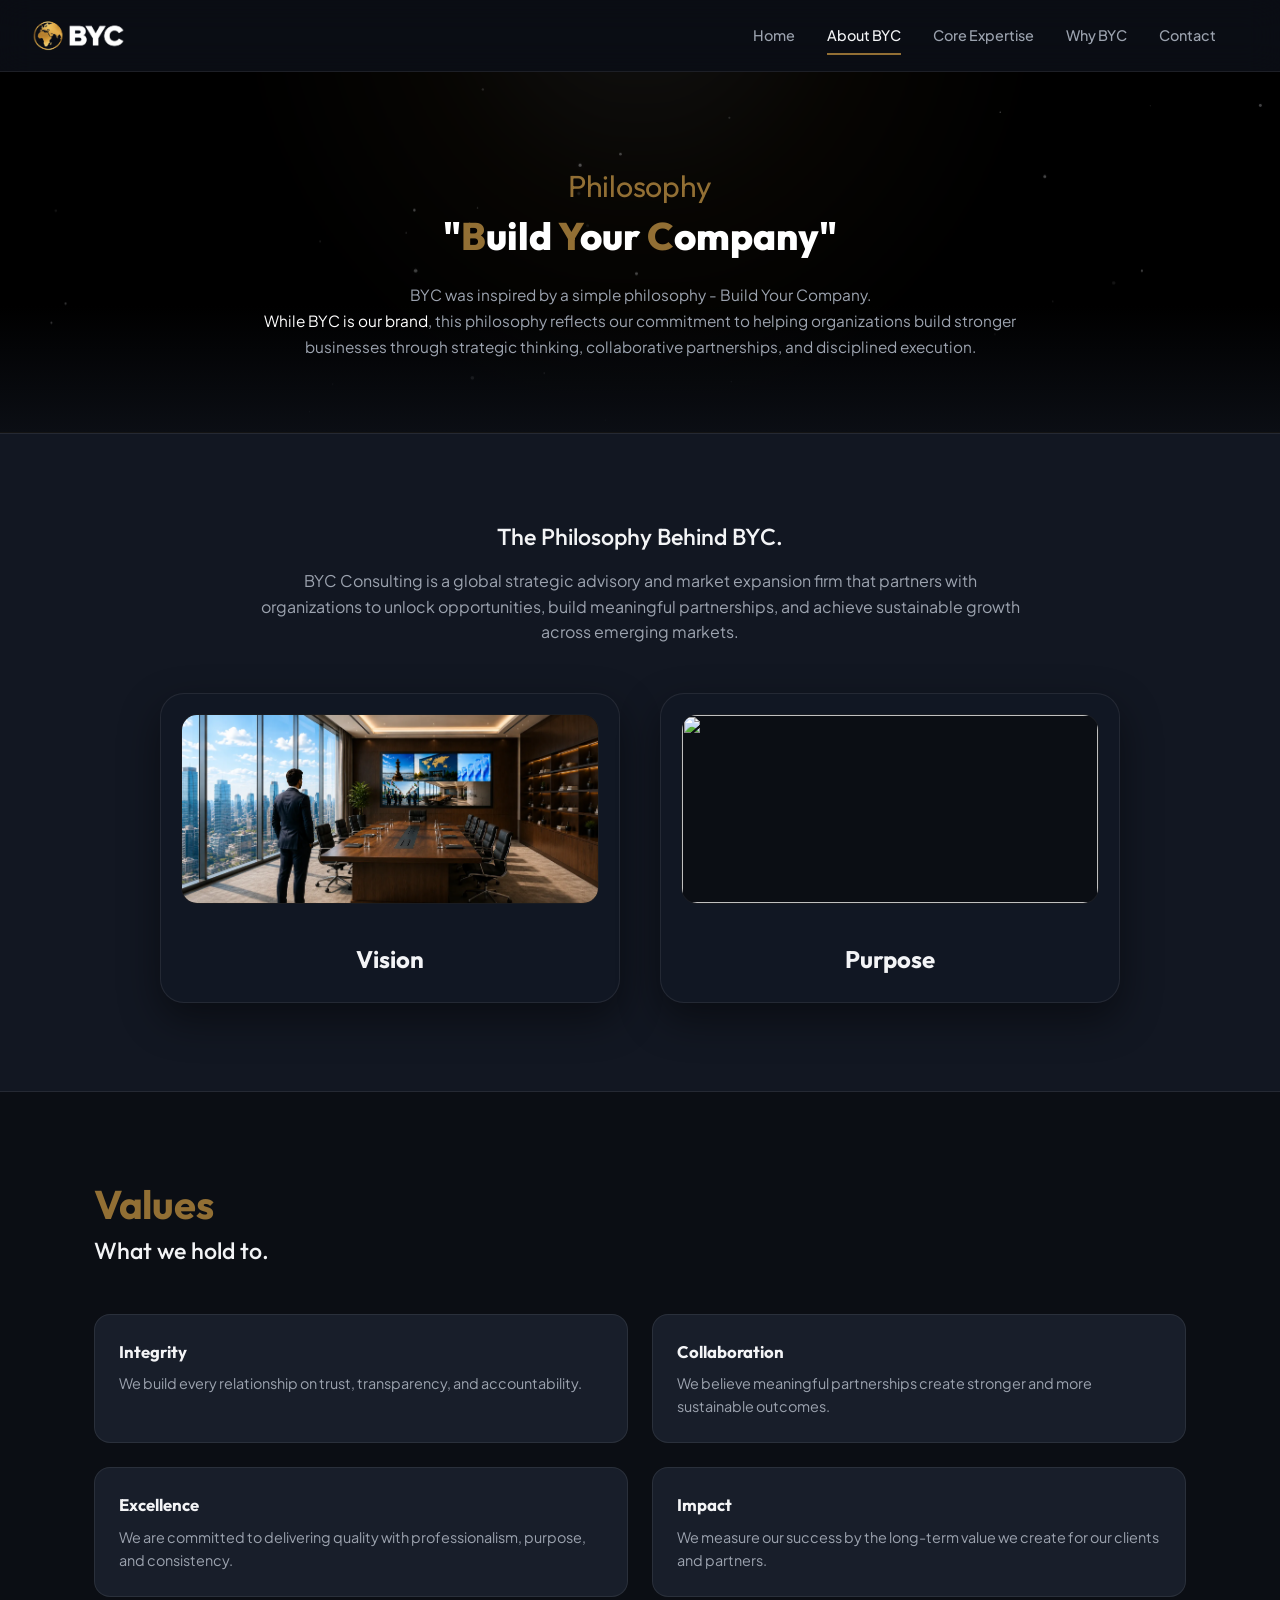
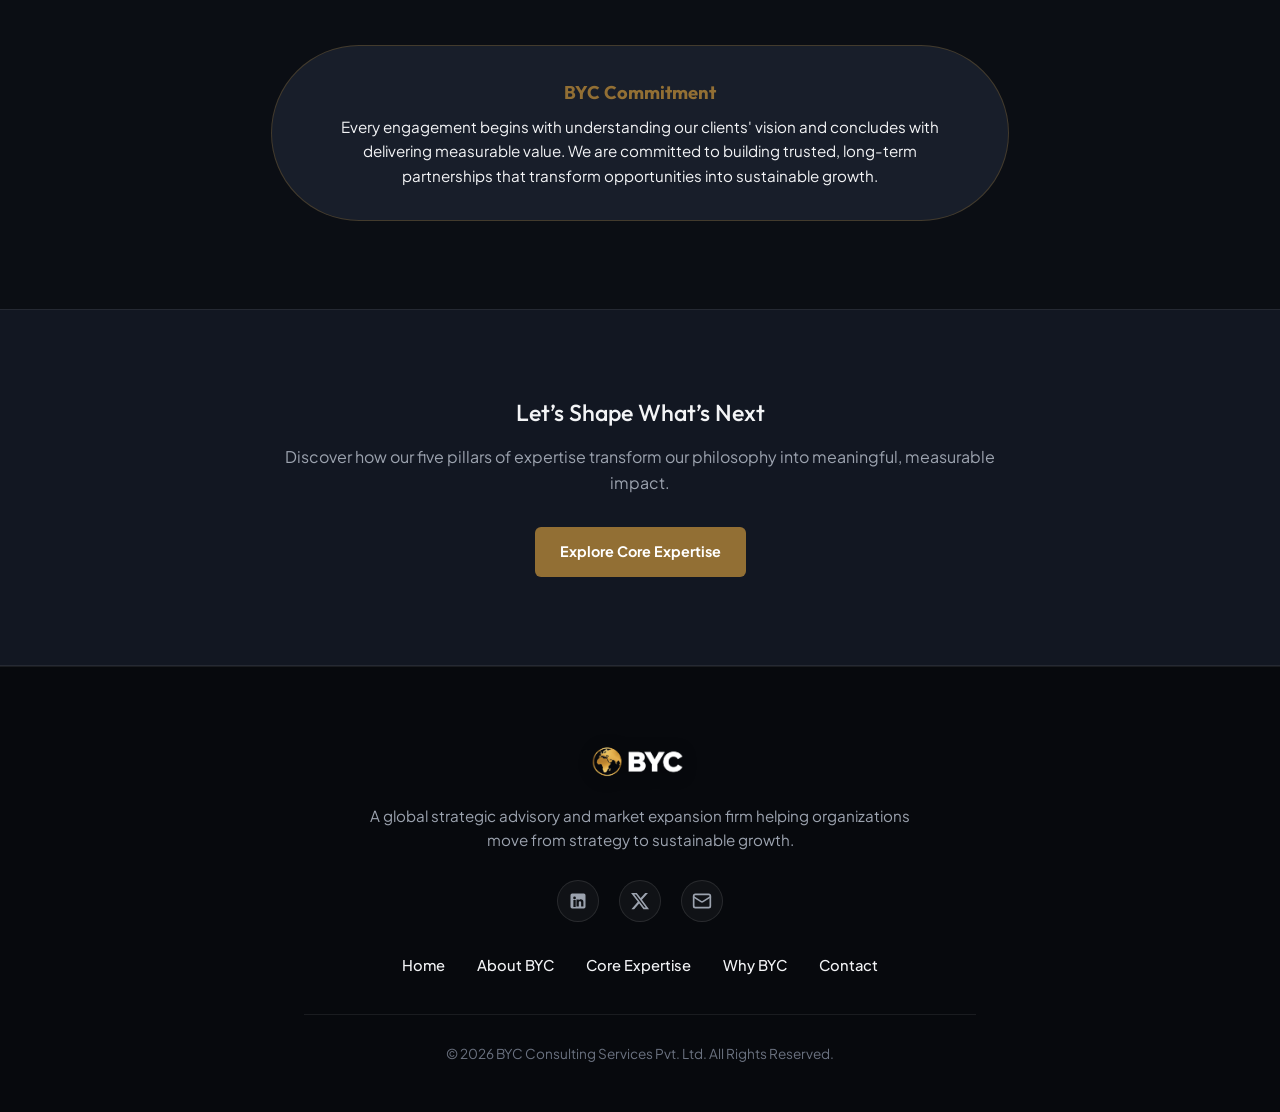
==== commit 808310c2: "Update website" ====
--- a/about.html
+++ b/about.html
@@ -16,7 +16,7 @@
   <header class="header" id="header">
     <div class="container nav-container">
       <a href="index.html" class="logo">
-        <img src="assets/images/bycccc (1).png" alt="BYC Consulting" class="logo-img">
+        <img src="assets/images/byc-logo.webp" alt="BYC Consulting" class="logo-img">
       </a>
       <nav class="nav-menu" id="nav-menu">
         <a href="index.html" class="nav-link">Home</a>
@@ -63,7 +63,7 @@
             <!-- Front Face (Simple Icon & Title) -->
             <div class="flip-card-front">
               <div class="flip-card-top">
-                <img src="assets/images/vision.png" alt="Vision" loading="lazy">
+                <img src="assets/images/vision.webp" alt="Vision" loading="lazy">
               </div>
 
               <div class="flip-card-front-body">
@@ -89,7 +89,7 @@
             <!-- Front Face (Simple Icon & Title) -->
             <div class="flip-card-front">
               <div class="flip-card-top">
-                <img src="assets/images/purpoose.png" alt="Purpose" loading="lazy">
+                <img src="assets/images/purpose.webp alt="Purpose" loading="lazy">
               </div>
 
               <div class="flip-card-front-body">
@@ -169,7 +169,7 @@
   <footer class="site-footer">
     <div class="container footer-minimal">
       <a href="index.html" class="footer-logo">
-        <img src="assets/images/bycccc (1).png" alt="BYC Consulting" class="footer-logo-img">
+        <img src="assets/images/byc-logo.webp" alt="BYC Consulting" class="footer-logo-img">
       </a>
       <p class="footer-minimal-desc">A global strategic advisory and market expansion firm helping organizations move from strategy to sustainable growth.</p>
       
--- a/style.css
+++ b/style.css
@@ -147,7 +147,7 @@
 }
 
 .logo-img {
-  height: 40px;
+  height: 45px;
   width: auto;
   object-fit: contain;
   display: block;
@@ -1597,7 +1597,7 @@
 }
 
 .footer-logo-img {
-  height: 35px;
+  height: 45px;
   width: auto;
   object-fit: contain;
   filter: drop-shadow(0 2px 8px rgba(0, 0, 0, 0.4));
@@ -1851,7 +1851,7 @@
   width: 100%;
   height: 100%;
   border-radius: var(--radius-lg);
-  transition: transform 0.8s cubic-bezier(0.16, 1, 0.3, 1);
+  transition: transform 2.2s cubic-bezier(0.16, 1, 0.3, 1);
   transform-style: preserve-3d;
   cursor: pointer;
 }
@@ -1963,6 +1963,8 @@
 
 /* ==========================================================================
    3D PERSPECTIVE FLIPPING BOOKS (3 TOP + 2 BOTTOM)
+   Auto-rotating flip animation — no tap/click required.
+   Each card flips open, holds, flips back, staggered across the 5 cards.
    ========================================================================== */
 .perspective-row {
   display: flex;
@@ -1988,7 +1990,6 @@
   perspective: 1000px;
   width: 260px;
   height: 330px;
-  cursor: pointer;
 }
 
 .flip-book-card {
@@ -1996,17 +1997,13 @@
   width: 100%;
   height: 100%;
   border-radius: 6px 4px 4px 6px;
-  transition: transform 0.8s cubic-bezier(0.16, 1, 0.3, 1);
   transform-style: preserve-3d;
-}
-
-/* Hover Tilt Effect when closed */
-.flip-book-wrapper:hover:not(.is-open) .flip-book-card {
-  transform: rotateY(-20deg) scale(1.04) translateX(-4px);
-}
-
-/* 180 Deg In-Place Open Flip */
-.flip-book-wrapper.is-open .flip-book-card {
+  /* Same easing as the Purpose & Vision flip cards, slowed down slightly */
+  transition: transform 3.2s cubic-bezier(0.16, 1, 0.3, 1);
+}
+
+/* Flip open only the card under the cursor, same as Purpose & Vision */
+.flip-book-wrapper:hover .flip-book-card {
   transform: rotateY(180deg);
 }
 
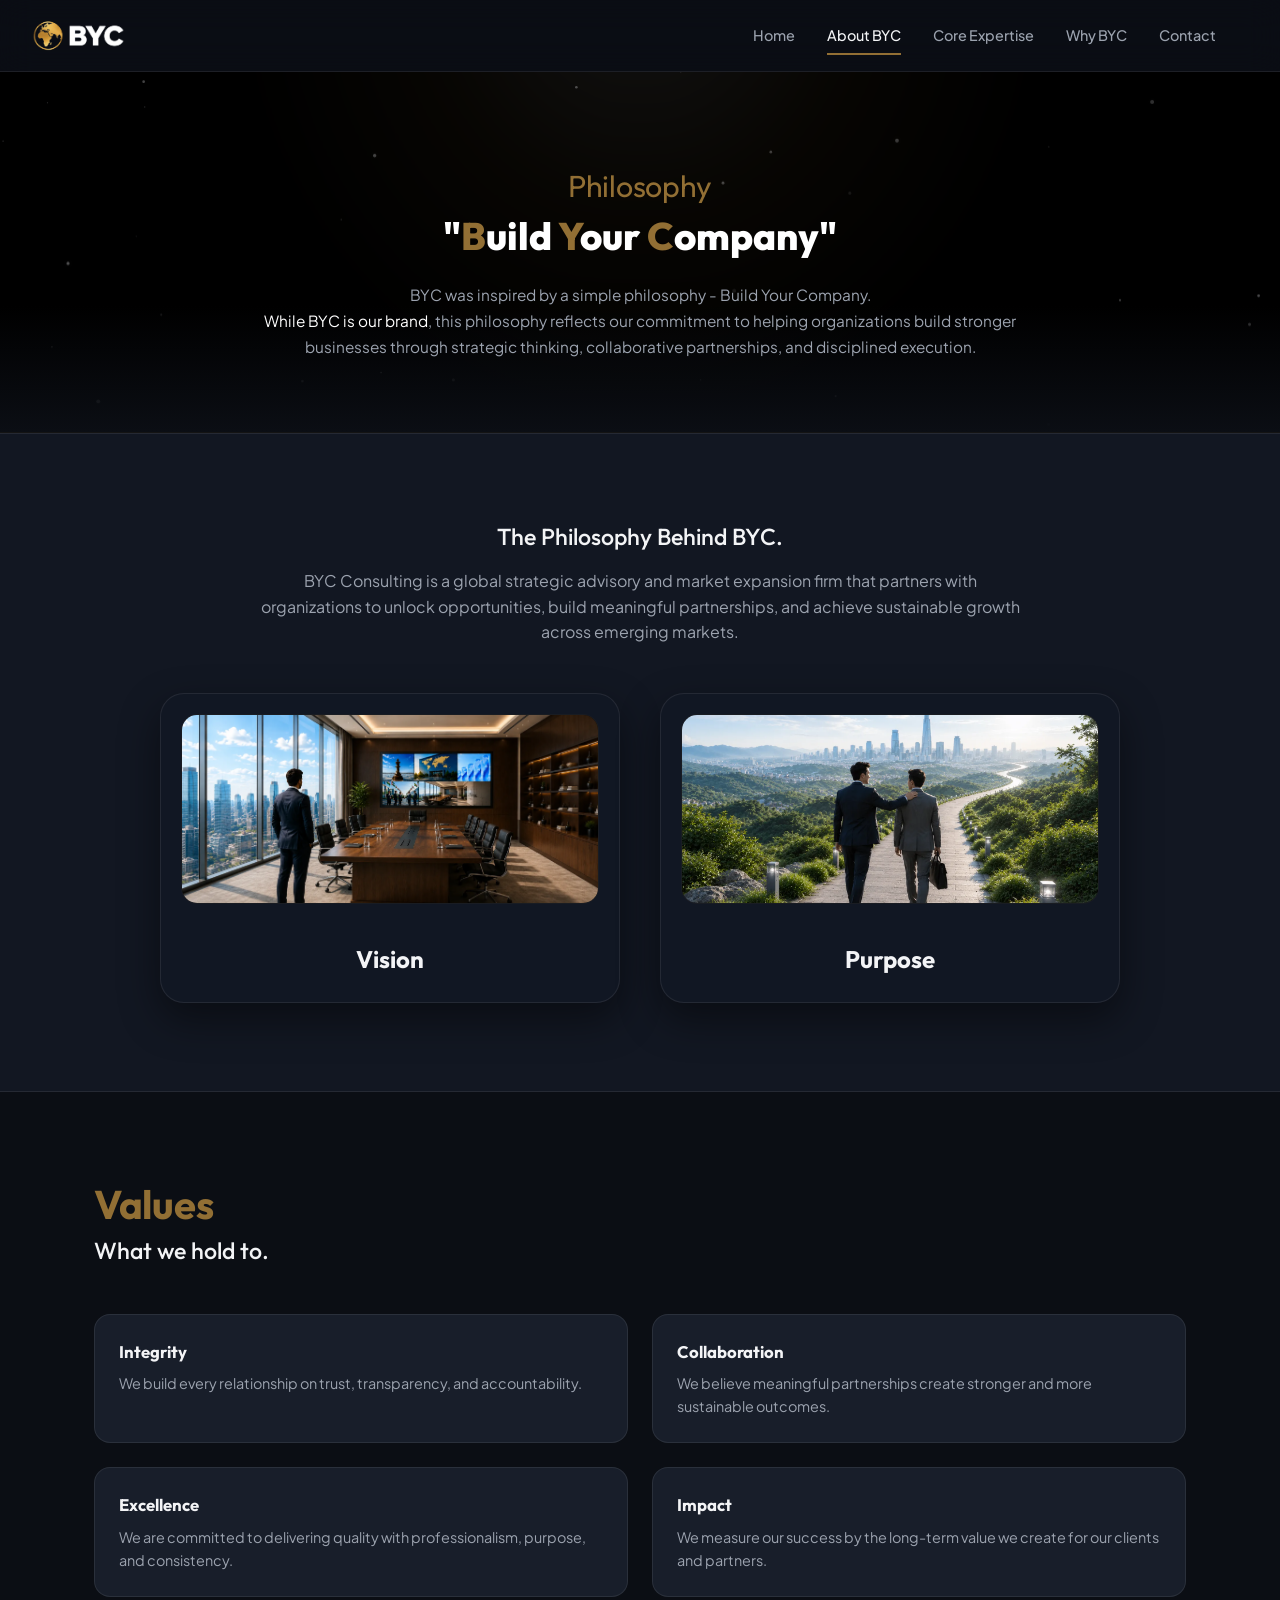
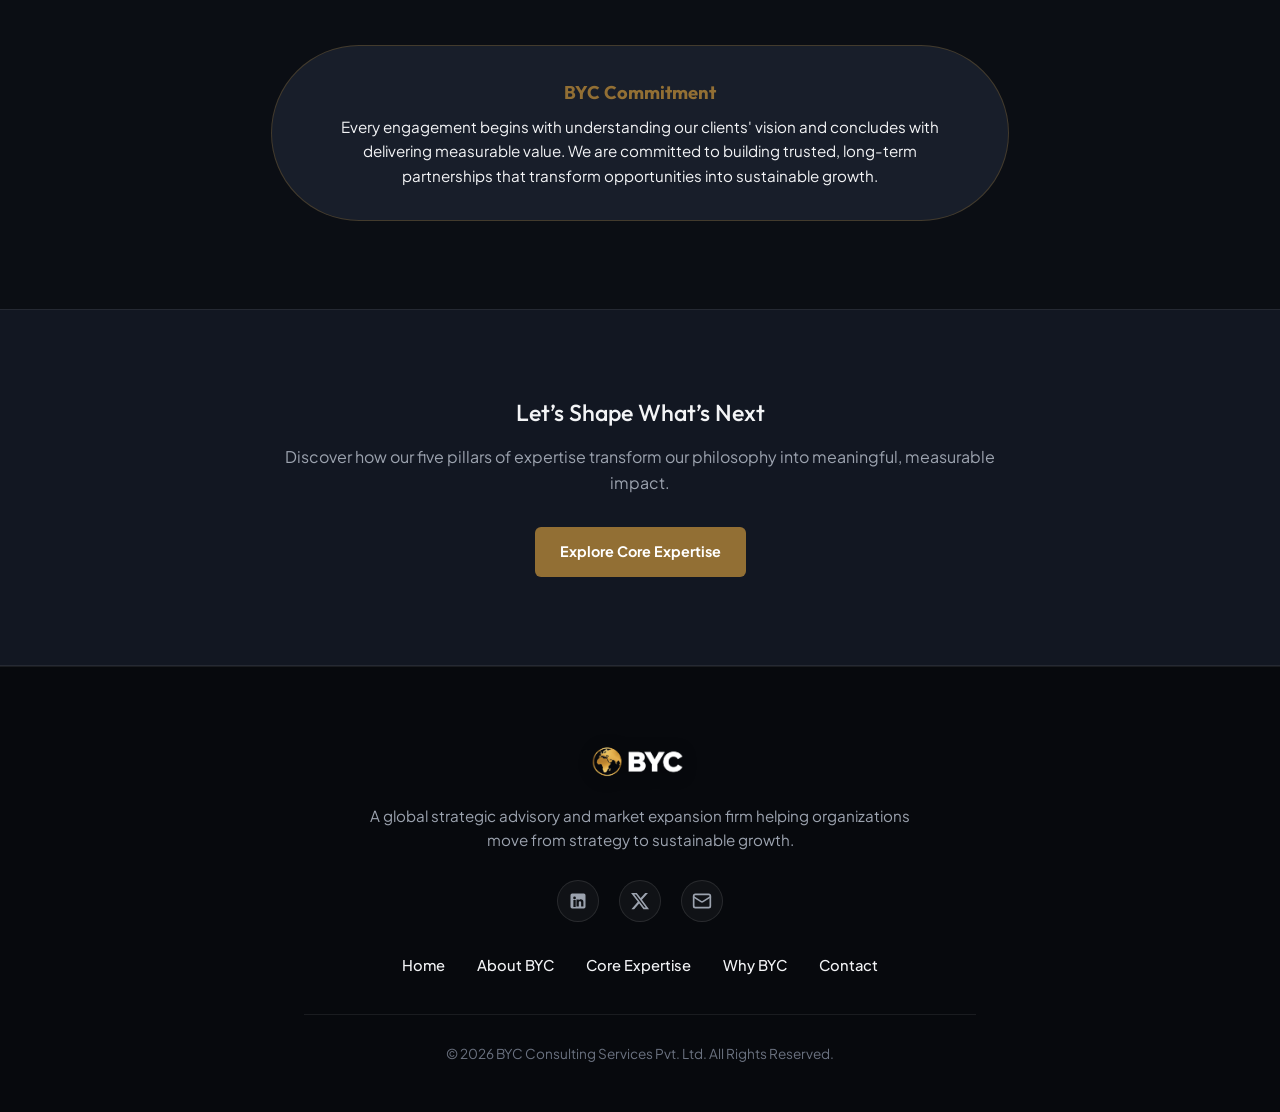
==== commit 7802fcc9: "Updated website" ====
--- a/about.html
+++ b/about.html
@@ -89,7 +89,7 @@
             <!-- Front Face (Simple Icon & Title) -->
             <div class="flip-card-front">
               <div class="flip-card-top">
-                <img src="assets/images/purpose.webp alt="Purpose" loading="lazy">
+                <img src="assets/images/purpose.webp" alt="Purpose" loading="lazy">
               </div>
 
               <div class="flip-card-front-body">
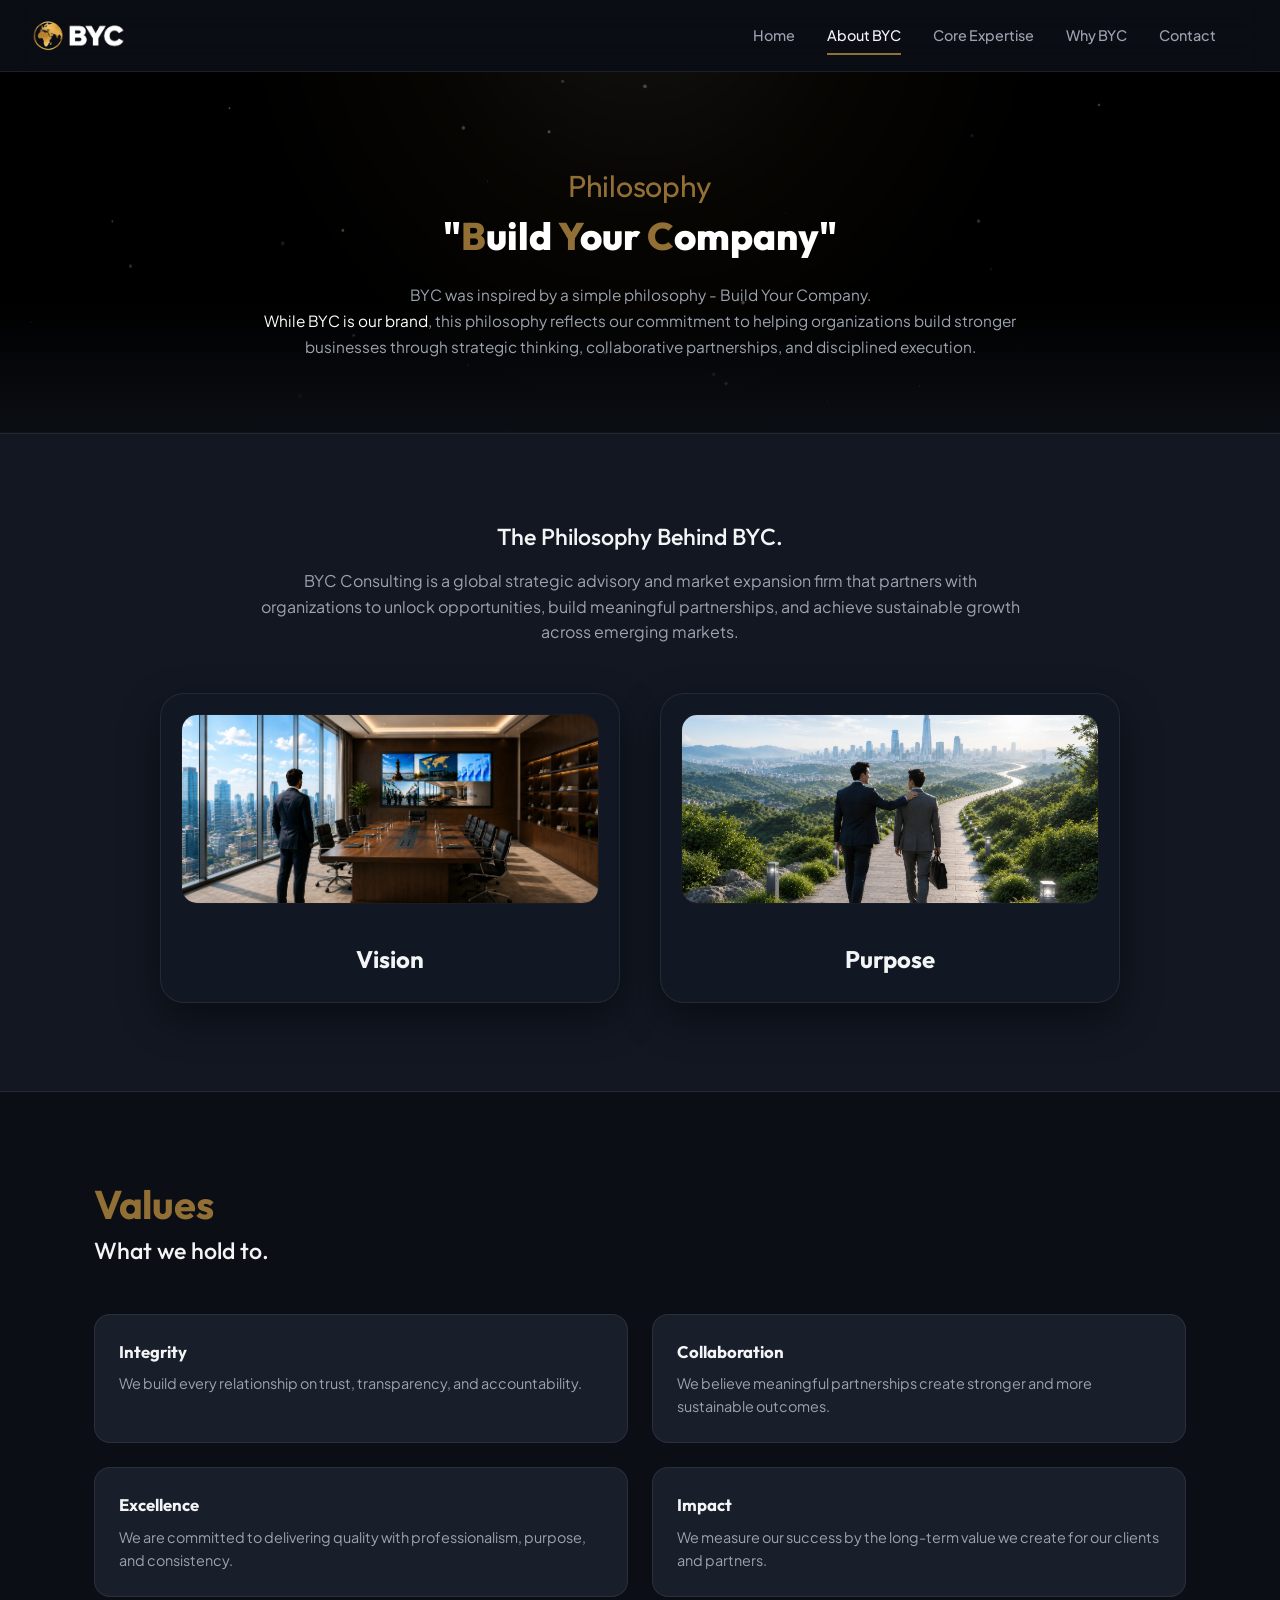
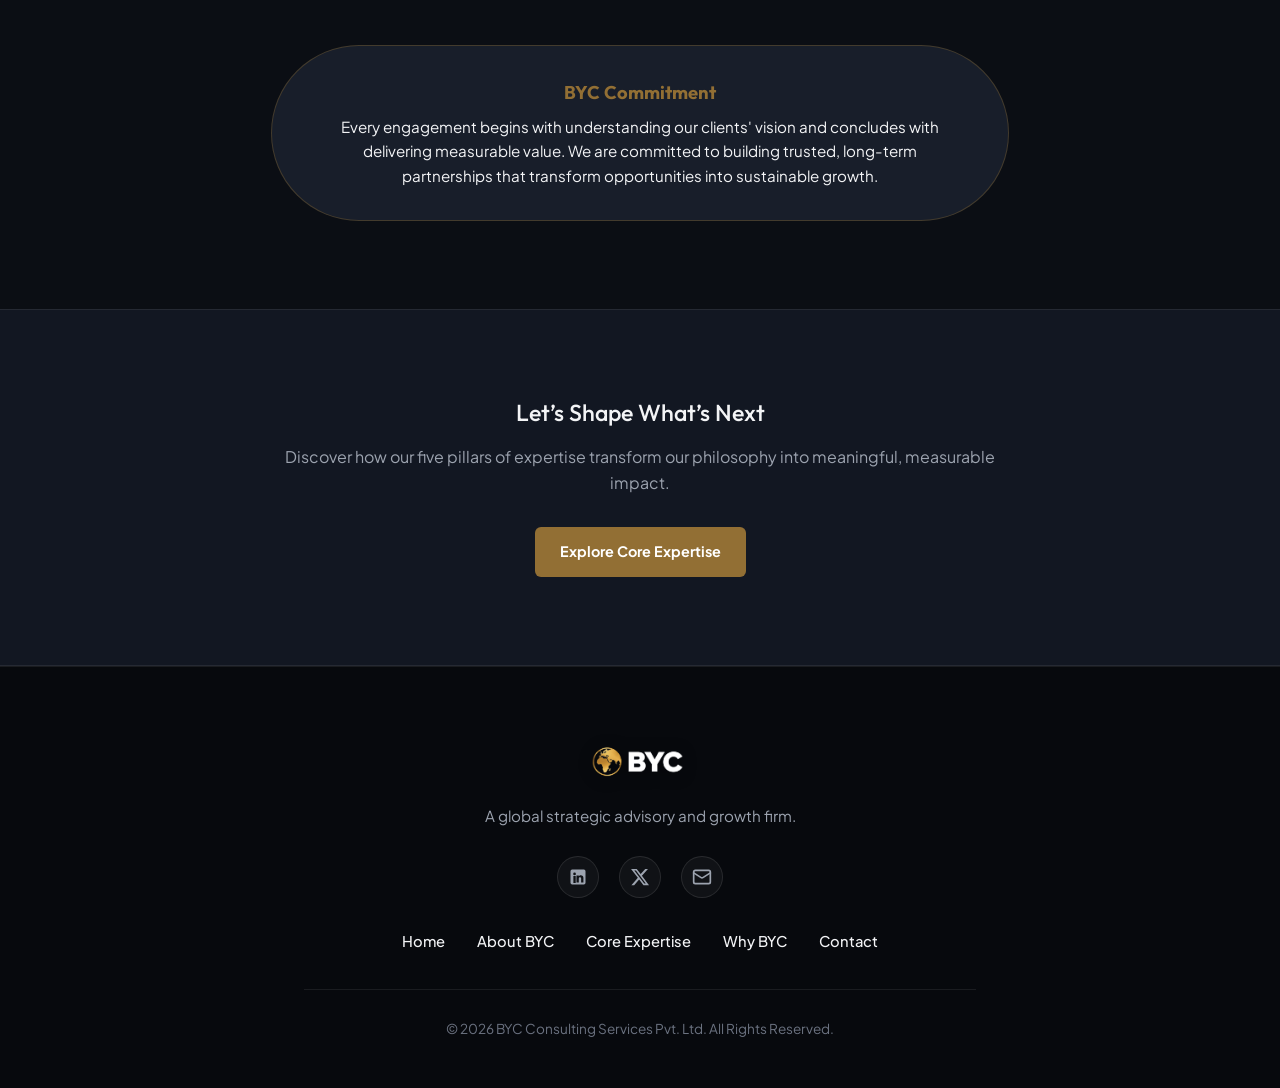
==== commit f234f9a8: "Updated website" ====
--- a/about.html
+++ b/about.html
@@ -171,7 +171,7 @@
       <a href="index.html" class="footer-logo">
         <img src="assets/images/byc-logo.webp" alt="BYC Consulting" class="footer-logo-img">
       </a>
-      <p class="footer-minimal-desc">A global strategic advisory and market expansion firm helping organizations move from strategy to sustainable growth.</p>
+      <p class="footer-minimal-desc">A global strategic advisory and growth firm.</p>
       
       <div class="footer-social-row">
         <a href="https://www.linkedin.com/company/bycconsultingpvtltd" target="_blank" rel="noopener noreferrer" class="social-icon-btn" aria-label="LinkedIn">
